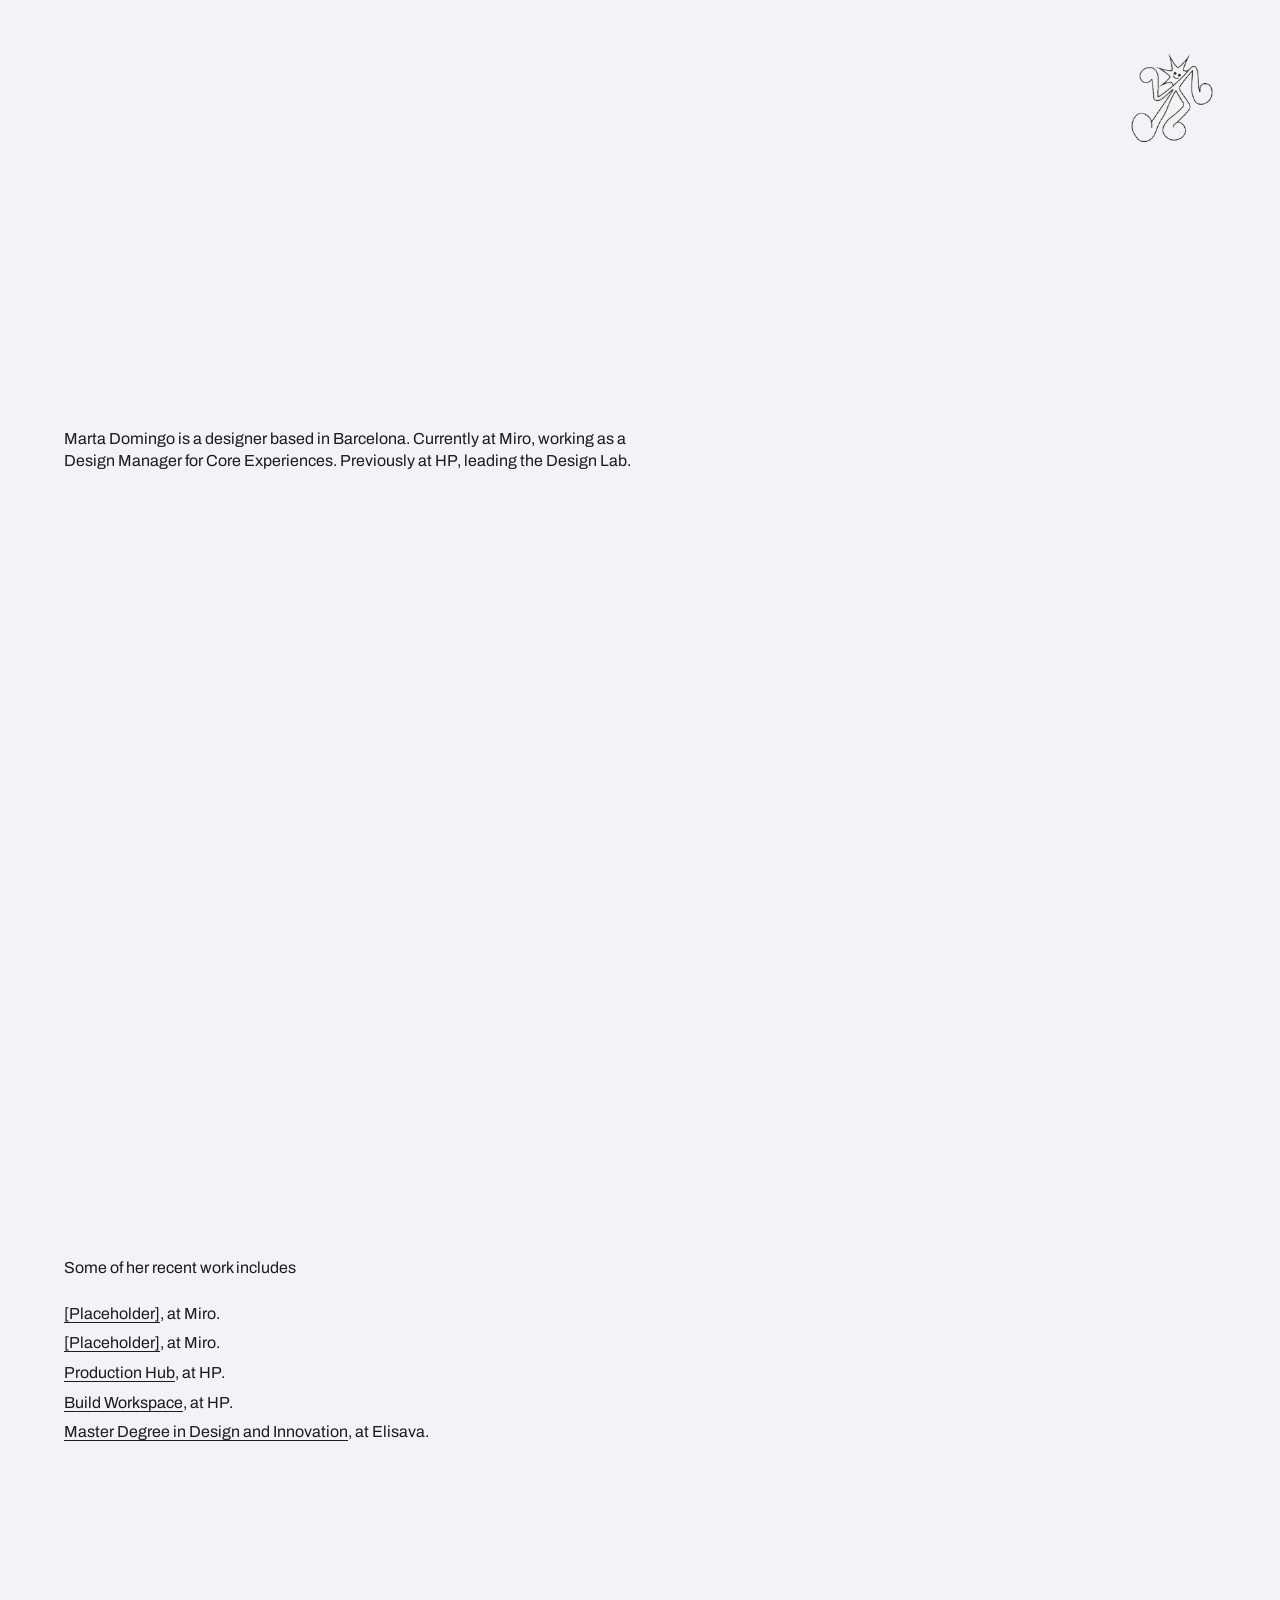
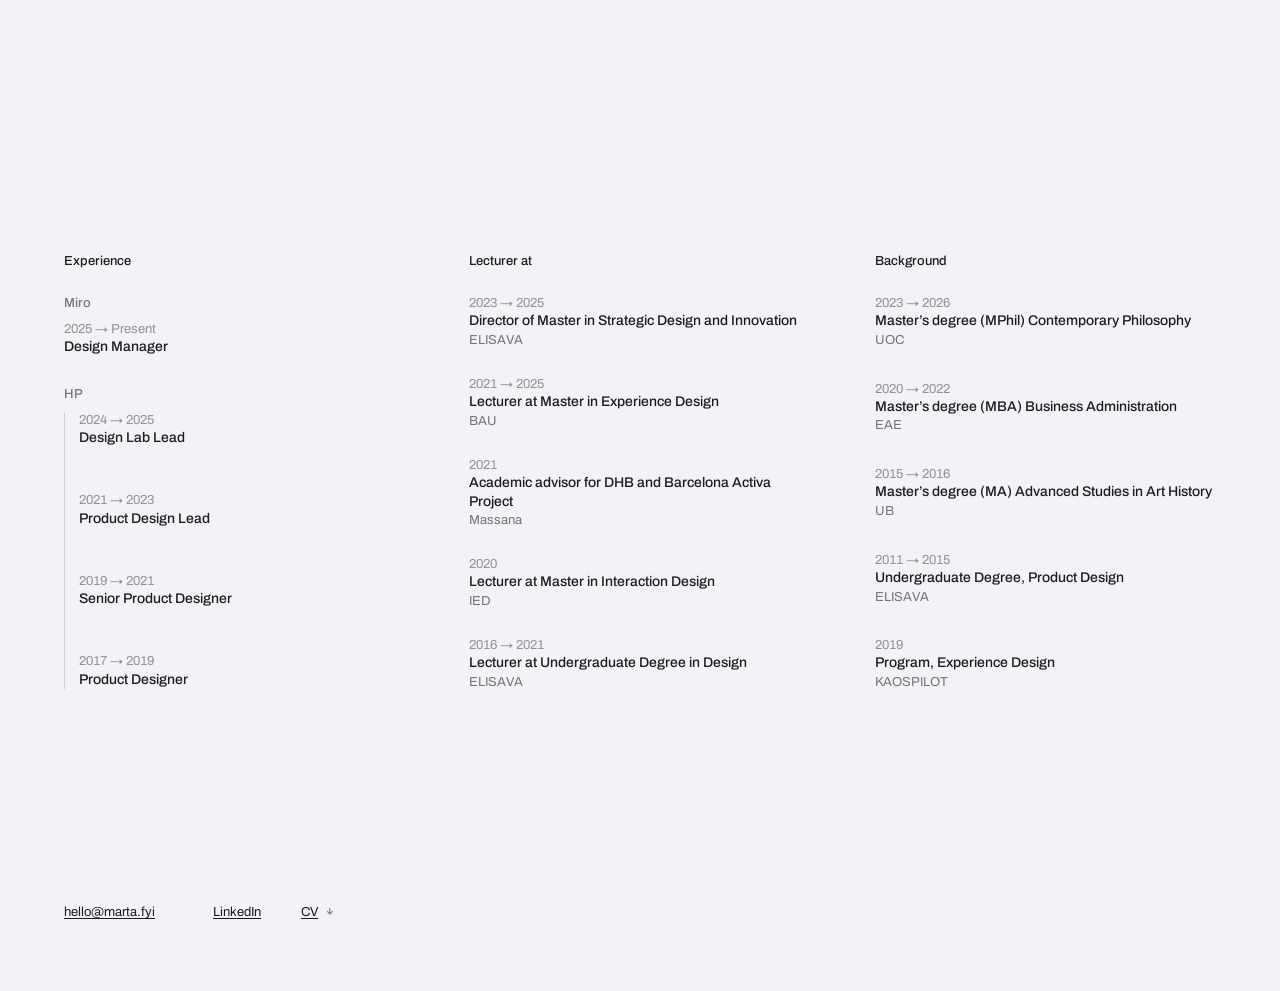
==== index.html @ a0b66eea "Add case study pages The five work items now point at pages on the site instead of external sites. E" ====
<!DOCTYPE html>
<html lang="en">
<head>
<meta charset="utf-8">
<meta name="viewport" content="width=device-width, initial-scale=1">
<title>what time is it</title>
<meta name="description" content="Marta Domingo is a designer based in Barcelona. Design Manager for Core Experiences at Miro.">
<link rel="canonical" href="https://marta.fyi/">
<meta name="theme-color" content="#F2F2F7">
<meta property="og:type" content="website">
<meta property="og:url" content="https://marta.fyi/">
<meta property="og:title" content="Marta Domingo">
<meta property="og:description" content="Marta Domingo is a designer based in Barcelona. Design Manager for Core Experiences at Miro.">
<meta property="og:image" content="https://marta.fyi/assets/og-card.png">
<meta property="og:image:width" content="1200">
<meta property="og:image:height" content="630">
<meta name="twitter:card" content="summary_large_image">
<link rel="icon" href="/favicon.ico" sizes="32x32">
<link rel="icon" type="image/svg+xml" href="/assets/favicon.svg">
<link rel="apple-touch-icon" sizes="180x180" href="/assets/apple-touch-icon.png">
<link rel="preconnect" href="https://fonts.googleapis.com">
<link rel="preconnect" href="https://fonts.gstatic.com" crossorigin>
<link href="https://fonts.googleapis.com/css2?family=Archivo:wght@400;500&display=swap" rel="stylesheet">
<link rel="stylesheet" href="/style.css">
</head>
<body>
  <h1 class="sr-only">Marta Domingo</h1>
  <a class="home" href="#top" aria-label="Back to top">
    <img class="spinner" src="/assets/spinner.png" alt="">
  </a>

  <section>
    <div class="col">
      <p class="lede">Marta Domingo is a designer based in Barcelona. Currently at Miro, working as a Design Manager for Core Experiences. Previously at HP, leading the Design Lab.</p>
    </div>
  </section>

  <section>
    <div class="col">
      <p class="lede">Some of her recent work includes</p>
      <ul class="works">
        <!-- work:start -->
        <li><a href="/work/miro-1/">[Placeholder]</a>, at Miro.</li>
        <li><a href="/work/miro-2/">[Placeholder]</a>, at Miro.</li>
        <li><a href="/work/production-hub/">Production Hub</a>, at HP.</li>
        <li><a href="/work/build-workspace/">Build Workspace</a>, at HP.</li>
        <li><a href="/work/elisava-master/">Master Degree in Design and Innovation</a>, at Elisava.</li>
        <!-- work:end -->
      </ul>
    </div>
  </section>

  <section class="vita">
    <div class="col">
      <div class="groups">

        <div class="group">
          <h2>Experience</h2>
          <ul class="entries">
            <li class="run">
              <p class="org">Miro</p>
              <ul class="roles">
                <li>
                  <p class="dates">2025 &rarr; Present</p>
                  <h3>Design Manager</h3>
                </li>
              </ul>
            </li>
            <li class="run">
              <p class="org">HP</p>
              <ul class="roles">
                <li>
                  <p class="dates">2024 &rarr; 2025</p>
                  <h3>Design Lab Lead</h3>
                </li>
                <li>
                  <p class="dates">2021 &rarr; 2023</p>
                  <h3>Product Design Lead</h3>
                </li>
                <li>
                  <p class="dates">2019 &rarr; 2021</p>
                  <h3>Senior Product Designer</h3>
                </li>
                <li>
                  <p class="dates">2017 &rarr; 2019</p>
                  <h3>Product Designer</h3>
                </li>
              </ul>
            </li>
          </ul>
        </div>

        <div class="group">
          <h2>Lecturer at</h2>
          <ul class="entries">
            <li>
              <p class="dates">2023 &rarr; 2025</p>
              <h3>Director of Master in Strategic Design and Innovation</h3>
              <p class="sub">ELISAVA</p>
            </li>
            <li>
              <p class="dates">2021 &rarr; 2025</p>
              <h3>Lecturer at Master in Experience Design</h3>
              <p class="sub">BAU</p>
            </li>
            <li>
              <p class="dates">2021</p>
              <h3>Academic advisor for DHB and Barcelona Activa Project</h3>
              <p class="sub">Massana</p>
            </li>
            <li>
              <p class="dates">2020</p>
              <h3>Lecturer at Master in Interaction Design</h3>
              <p class="sub">IED</p>
            </li>
            <li>
              <p class="dates">2016 &rarr; 2021</p>
              <h3>Lecturer at Undergraduate Degree in Design</h3>
              <p class="sub">ELISAVA</p>
            </li>
          </ul>
        </div>

        <div class="group">
          <h2>Background</h2>
          <ul class="entries">
            <li>
              <p class="dates">2023 &rarr; 2026</p>
              <h3>Master&rsquo;s degree (MPhil) Contemporary Philosophy</h3>
              <p class="sub">UOC</p>
            </li>
            <li>
              <p class="dates">2020 &rarr; 2022</p>
              <h3>Master&rsquo;s degree (MBA) Business Administration</h3>
              <p class="sub">EAE</p>
            </li>
            <li>
              <p class="dates">2015 &rarr; 2016</p>
              <h3>Master&rsquo;s degree (MA) Advanced Studies in Art History</h3>
              <p class="sub">UB</p>
            </li>
            <li>
              <p class="dates">2011 &rarr; 2015</p>
              <h3>Undergraduate Degree, Product Design</h3>
              <p class="sub">ELISAVA</p>
            </li>
            <li>
              <p class="dates">2019</p>
              <h3>Program, Experience Design</h3>
              <p class="sub">KAOSPILOT</p>
            </li>
          </ul>
        </div>

      </div>
    </div>
  </section>

  <footer>
    <button type="button" class="copy" data-clip="hello@marta.fyi">
      hello@marta.fyi
      <svg class="glyph copy-glyph" viewBox="0 0 16 16" aria-hidden="true">
        <rect x="5.5" y="5.5" width="8" height="8" rx="1.5"/>
        <path d="M10.5 3.5A1.5 1.5 0 0 0 9 2H4a1.5 1.5 0 0 0-1.5 1.5v5A1.5 1.5 0 0 0 4 10"/>
      </svg>
      <svg class="glyph done-glyph" viewBox="0 0 16 16" aria-hidden="true">
        <path d="M3 8.5 6 11.5 13 4.5"/>
      </svg>
    </button>
    <a href="https://www.linkedin.com/in/marta-domingo/" target="_blank" rel="noopener noreferrer">LinkedIn</a>
    <a class="cv" href="/assets/marta-domingo-cv.pdf" type="application/pdf" download>
      CV
      <svg class="glyph arrow-glyph" viewBox="0 0 16 16" aria-hidden="true">
        <path d="M8 3v8M4.5 7.5 8 11l3.5-3.5"/>
      </svg>
    </a>
    <span class="sr-only" role="status" aria-live="polite"></span>
  </footer>

  <script src="/script.js" defer></script>
</body>
</html>
---- style.css ----
:root {
  --bg: #F2F2F7;
  --ink: #1C1C1E;
  --ink-60: rgba(28, 28, 30, 0.58);
  --ink-45: rgba(28, 28, 30, 0.45);
  --gutter: 5vw;
}

* { box-sizing: border-box; }

html, body {
  margin: 0;
  padding: 0;
  background: var(--bg);
}

body {
  font-family: 'Archivo', system-ui, -apple-system, sans-serif;
  font-weight: 400;
  color: var(--ink);
  -webkit-font-smoothing: antialiased;
}

section {
  min-height: 100vh;
  min-height: 100svh;
  display: flex;
  align-items: center;
  padding: 6vh var(--gutter);
}

.col {
  width: 50%;
}

.lede {
  margin: 0;
  font-size: 1rem;
  line-height: 1.35;
  text-wrap: pretty;
}

.works {
  margin: 1.5rem 0 0;
  padding: 0;
  list-style: none;
  font-size: 1rem;
  line-height: 1.35;
}

.works li { margin-bottom: 0.5rem; }
.works li:last-child { margin-bottom: 0; }

a {
  color: inherit;
  text-decoration: underline;
  text-decoration-thickness: 1px;
  text-underline-offset: 0.18em;
  transition: text-decoration-color 0.3s ease;
}

a:hover {
  text-decoration-color: rgba(28, 28, 30, 0.35);
}

/* Mark floating in the corner, its rotation driven by scroll position. */
/* The mascot is always a link: back to top on the homepage, home elsewhere.
   The 88px box is the hit area, so the transparent parts of the drawing are
   clickable too. */
.home {
  position: fixed;
  /* The drawing is inscribed in its canvas so rotating it cannot push the ink
     outside this box -- that overflow was what made the mascot look like it
     drifted. The canvas is 1.23x the drawing, so the box is 10px larger a side
     than the 88px drawing; top/right pull back by the same 10px to leave the
     drawing itself sitting on the 6vh / gutter line. */
  top: calc(6vh - 10px);
  right: calc(var(--gutter) - 10px);
  width: 108px;
  height: 108px;
  z-index: 10;
  cursor: pointer;
}

.spinner {
  display: block;
  width: 100%;
  height: 100%;
}

@keyframes spin {
  to { transform: rotate(720deg); }
}

@media (prefers-reduced-motion: no-preference) {
  @supports (animation-timeline: scroll()) {
    .spinner {
      animation: spin linear both;
      animation-timeline: scroll(root block);
    }
  }
}

.sr-only {
  position: absolute;
  width: 1px;
  height: 1px;
  margin: -1px;
  padding: 0;
  overflow: hidden;
  clip: rect(0, 0, 0, 0);
  white-space: nowrap;
  border: 0;
}

/* Vita ------------------------------------------------------------------ */

.vita {
  /* Size to content: the space above the footer stops being leftover slack. */
  min-height: 0;
  align-items: flex-start;
}

.vita .col {
  width: 100%;
}

/* Columns stretch to the tallest, then each list spreads its rows so all
   three bottom out at the same line. */
.groups {
  display: grid;
  grid-template-columns: repeat(3, 1fr);
  align-items: stretch;
  gap: 4rem;
}

.group {
  display: flex;
  flex-direction: column;
}

.group h2 {
  margin: 0 0 1.75rem;
  font-size: 0.8125rem;
  font-weight: 500;
}

.entries {
  flex: 1;
  display: flex;
  flex-direction: column;
  justify-content: space-between;
  gap: 1.875rem;
  margin: 0;
  padding: 0;
  list-style: none;
}

.dates {
  margin: 0;
  font-size: 0.8125rem;
  color: var(--ink-45);
  font-variant-numeric: tabular-nums;
}

.group h3 {
  margin: 0.15rem 0 0;
  font-size: 0.875rem;
  font-weight: 500;
  line-height: 1.3;
}

.sub {
  margin: 0.15rem 0 0;
  font-size: 0.8125rem;
  color: var(--ink-60);
}

/* A company is named once, with its roles on a line of continuity below. */
.run {
  display: flex;
  flex-direction: column;
}

.run:has(.roles li + li) {
  flex: 1;
}

.org {
  margin: 0 0 0.75rem;
  font-size: 0.8125rem;
  font-weight: 500;
  color: var(--ink-60);
}

.roles {
  flex: 1;
  display: flex;
  flex-direction: column;
  justify-content: space-between;
  gap: 1.25rem;
  margin: 0;
  padding: 0;
  list-style: none;
}

/* Only a run of two or more roles needs the line. */
.roles:has(li + li) {
  padding-left: 0.875rem;
  border-left: 1px solid rgba(28, 28, 30, 0.16);
}

/* Footer --------------------------------------------------------------- */

footer {
  margin-top: clamp(6rem, 18vh, 12rem);
  display: flex;
  align-items: center;
  gap: 2.5rem;
  padding: 0 var(--gutter) 8vh;
  font-size: 0.8125rem;
}

/* Reset the button back to text so it reads like the site's links. */
.copy {
  display: inline-flex;
  align-items: center;
  gap: 0.4rem;
  margin: 0;
  padding: 0;
  border: 0;
  background: none;
  font: inherit;
  color: inherit;
  cursor: pointer;
  text-decoration: underline;
  text-decoration-thickness: 1px;
  text-underline-offset: 0.18em;
}

.cv {
  display: inline-flex;
  align-items: center;
  gap: 0.4rem;
}

.glyph {
  width: 0.9em;
  height: 0.9em;
  fill: none;
  stroke: currentColor;
  stroke-width: 1.5;
  stroke-linecap: round;
  stroke-linejoin: round;
  opacity: 0;
  transition: opacity 0.2s ease;
}

.done-glyph { display: none; }

.copy:hover .copy-glyph,
.copy:focus-visible .copy-glyph { opacity: 0.55; }

/* Persistent, unlike the copy glyph: worth knowing a link hands you a file. */
.arrow-glyph { opacity: 0.55; }

.copy[data-copied] .copy-glyph { display: none; }
.copy[data-copied] .done-glyph { display: block; opacity: 0.55; }

/* Case study ------------------------------------------------------------ */

/* Prose needs a measure: 50% of a wide viewport runs ~95 characters. */
.study {
  max-width: 62ch;
  padding: 18vh var(--gutter) 0;
}

.study h1 {
  margin: 0;
  font-size: 1.5rem;
  font-weight: 500;
  letter-spacing: -0.015em;
}

.study .meta {
  margin: 0.5rem 0 0;
  font-size: 0.8125rem;
  color: var(--ink-60);
}

.study .live {
  margin: 1.5rem 0 0;
  font-size: 0.8125rem;
}

.study .body {
  margin-top: 3.5rem;
  font-size: 1rem;
  line-height: 1.5;
}

.study .body h2 {
  margin: 2.5rem 0 0.75rem;
  font-size: 0.8125rem;
  font-weight: 500;
}

.study .body h2:first-child { margin-top: 0; }

.study .body p {
  margin: 0 0 1rem;
  text-wrap: pretty;
}

.study .body p:last-child { margin-bottom: 0; }

/* Pager ----------------------------------------------------------------- */

.pager {
  display: flex;
  gap: 2.5rem;
  padding: 10vh var(--gutter) 0;
  font-size: 0.8125rem;
}

/* Keeps Next on the right even when there is no Previous. */
.pager .next {
  margin-left: auto;
  text-align: right;
}

.pager a { text-decoration: none; }
.pager a:hover .title { text-decoration: underline; }

.pager span {
  display: block;
  color: var(--ink-45);
  margin-bottom: 0.25rem;
}

/* The pager already separates content from the footer, so the footer's own
   large margin would double up here. */
.pager + footer {
  margin-top: clamp(3rem, 8vh, 5rem);
}

/* The copy glyph already keys off :focus-visible; the mascot is a link now. */
:focus-visible {
  outline: 2px solid var(--ink);
  outline-offset: 3px;
}

@media (max-width: 1000px) {
  .groups { grid-template-columns: repeat(2, 1fr); gap: 3.5rem; }
}

@media (max-width: 700px) {
  .col { width: 100%; }
  .groups { grid-template-columns: 1fr; gap: 3rem; align-items: start; }
  .study { padding-top: 22vh; }
  .home {
    top: calc(6vh - 8px);
    right: calc(var(--gutter) - 8px);
    width: 84px;
    height: 84px;
  }
  .run:has(.roles li + li) { flex: 0; }
}

@media print {
  .home { display: none; }
  body { background: #fff; color: #000; }
  section { min-height: 0; display: block; padding: 0 0 1.5rem; }
  .col, .vita .col { width: 100%; }
  .groups { grid-template-columns: repeat(3, 1fr); gap: 1.5rem; }
  .entries { justify-content: flex-start; }
  .run:has(.roles li + li) { flex: 0; }
  footer { margin-top: 2rem; padding: 0; }
  .pager { display: none; }
}
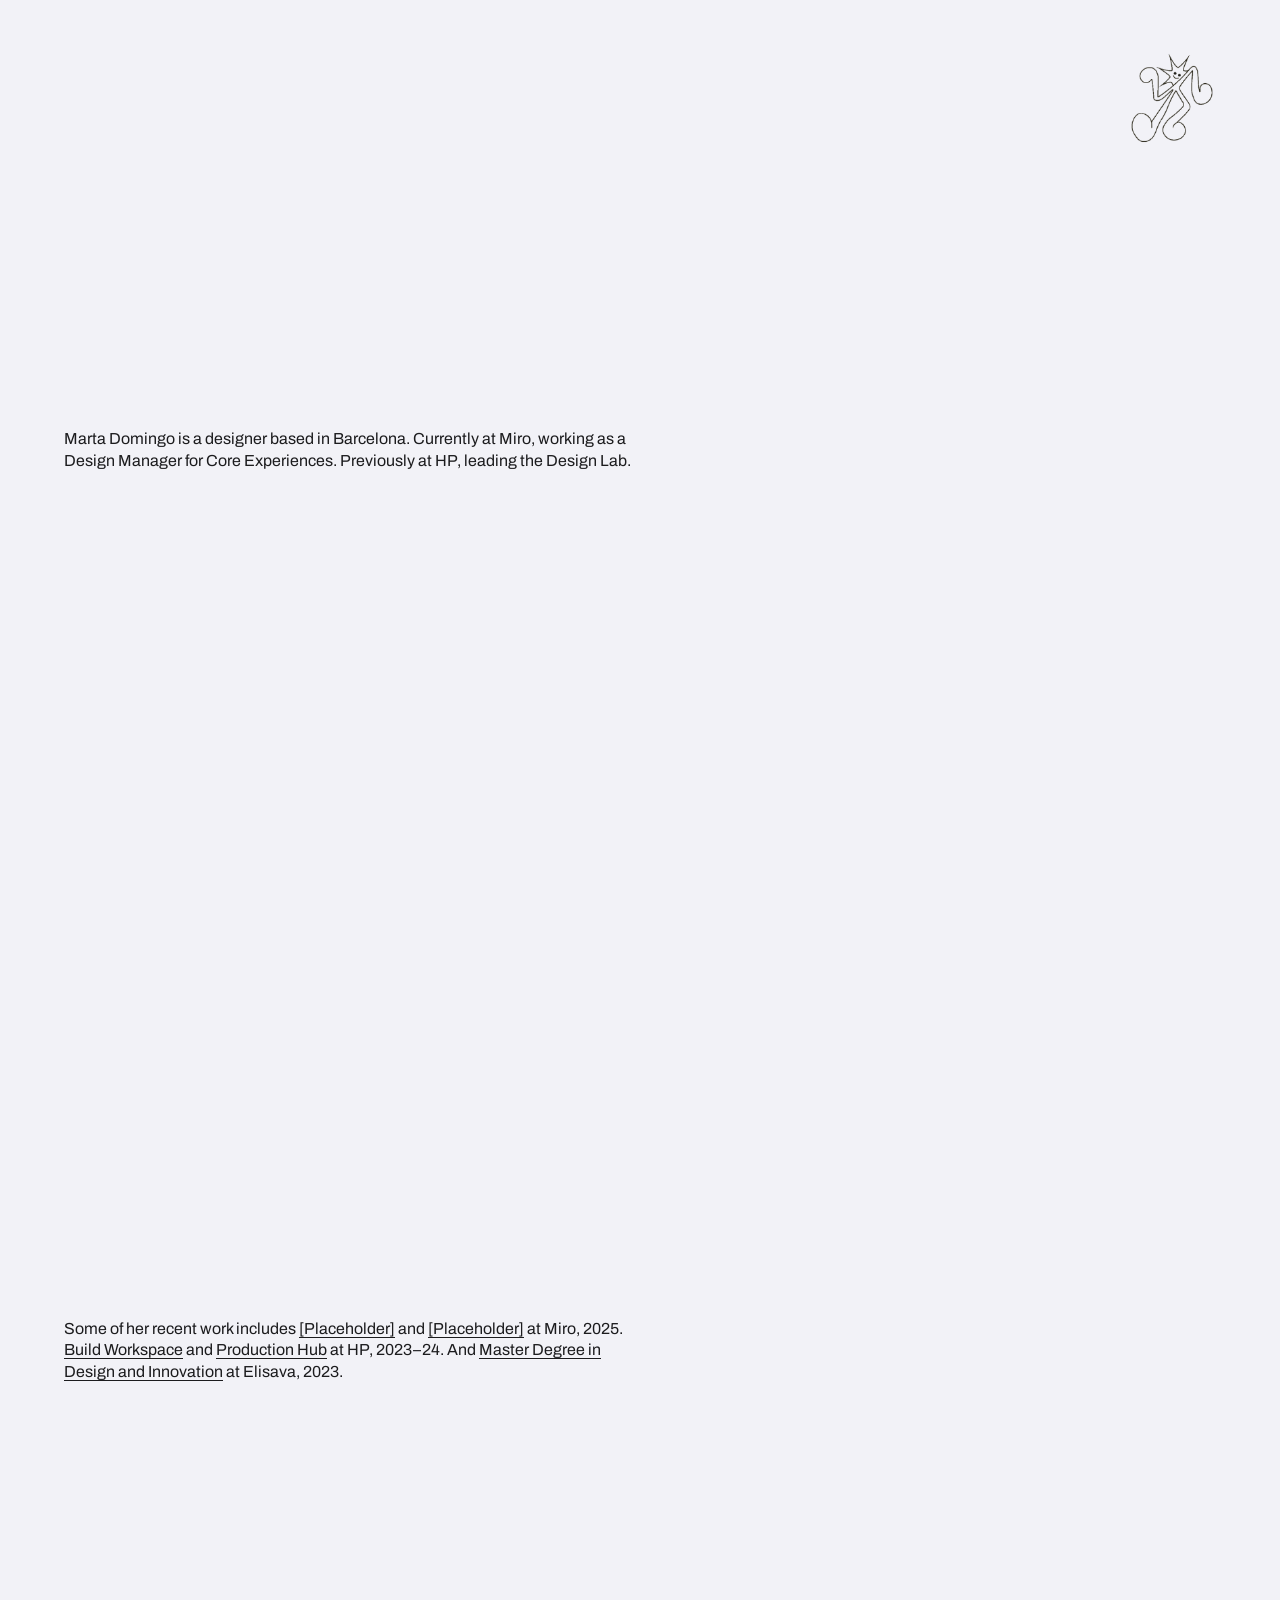
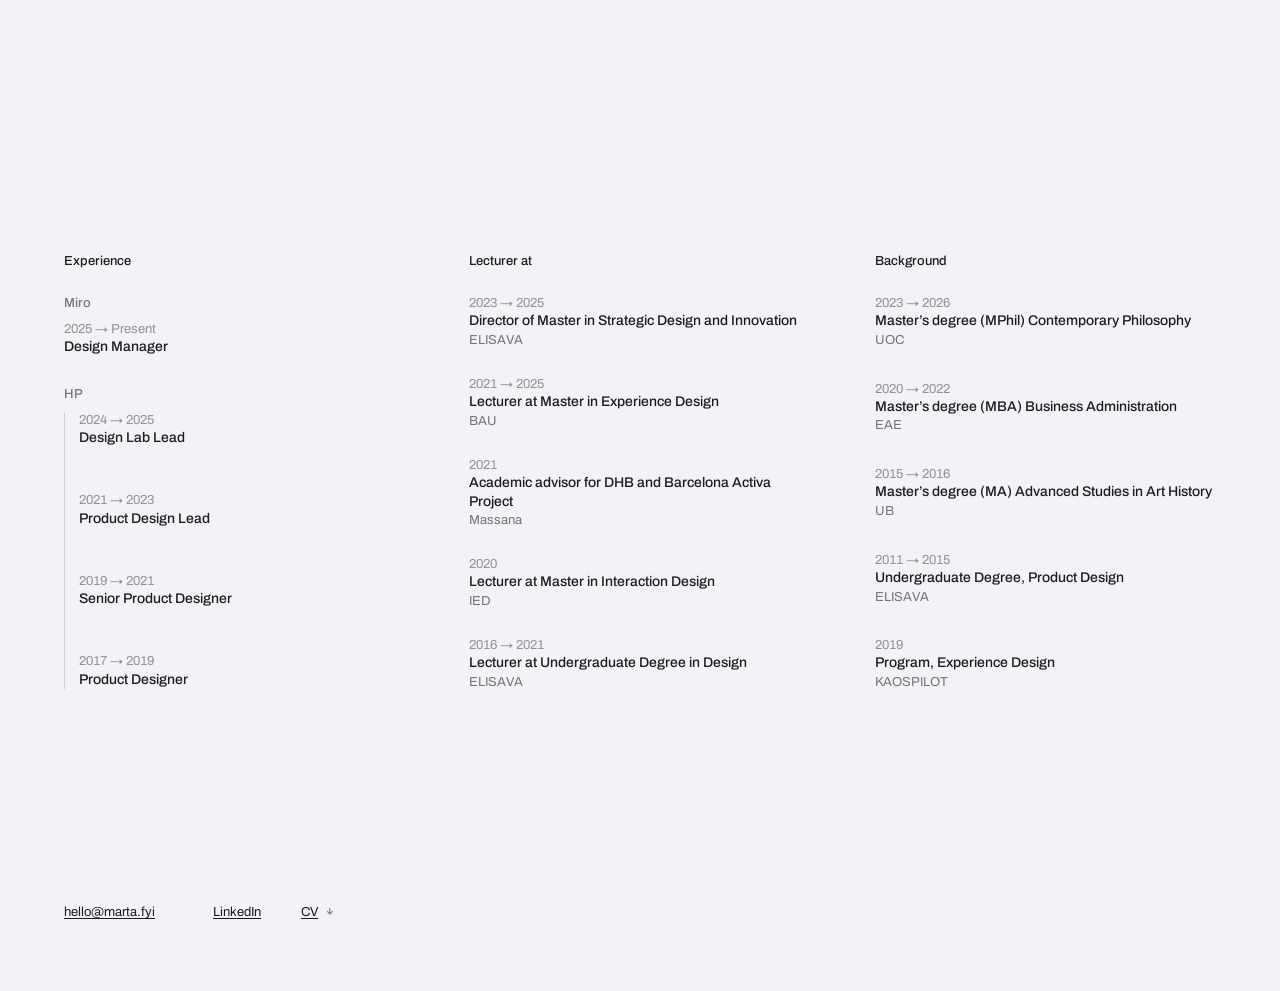
==== commit 6879b960: "Make the work list read as prose The homepage work list becomes one flowing sentence per company rat" ====
--- a/index.html
+++ b/index.html
@@ -37,16 +37,11 @@
 
   <section>
     <div class="col">
-      <p class="lede">Some of her recent work includes</p>
-      <ul class="works">
+      <p class="lede">Some of her recent work includes
         <!-- work:start -->
-        <li><a href="/work/miro-1/">[Placeholder]</a>, at Miro.</li>
-        <li><a href="/work/miro-2/">[Placeholder]</a>, at Miro.</li>
-        <li><a href="/work/production-hub/">Production Hub</a>, at HP.</li>
-        <li><a href="/work/build-workspace/">Build Workspace</a>, at HP.</li>
-        <li><a href="/work/elisava-master/">Master Degree in Design and Innovation</a>, at Elisava.</li>
+      <a href="/work/miro-1/">[Placeholder]</a> and <a href="/work/miro-2/">[Placeholder]</a> at Miro, 2025. <a href="/work/build-workspace/">Build Workspace</a> and <a href="/work/production-hub/">Production Hub</a> at HP, 2023–24. And <a href="/work/elisava-master/">Master Degree in Design and Innovation</a> at Elisava, 2023.
         <!-- work:end -->
-      </ul>
+      </p>
     </div>
   </section>
 
--- a/style.css
+++ b/style.css
@@ -40,16 +40,6 @@
   text-wrap: pretty;
 }
 
-.works {
-  margin: 1.5rem 0 0;
-  padding: 0;
-  list-style: none;
-  font-size: 1rem;
-  line-height: 1.35;
-}
-
-.works li { margin-bottom: 0.5rem; }
-.works li:last-child { margin-bottom: 0; }
 
 a {
   color: inherit;
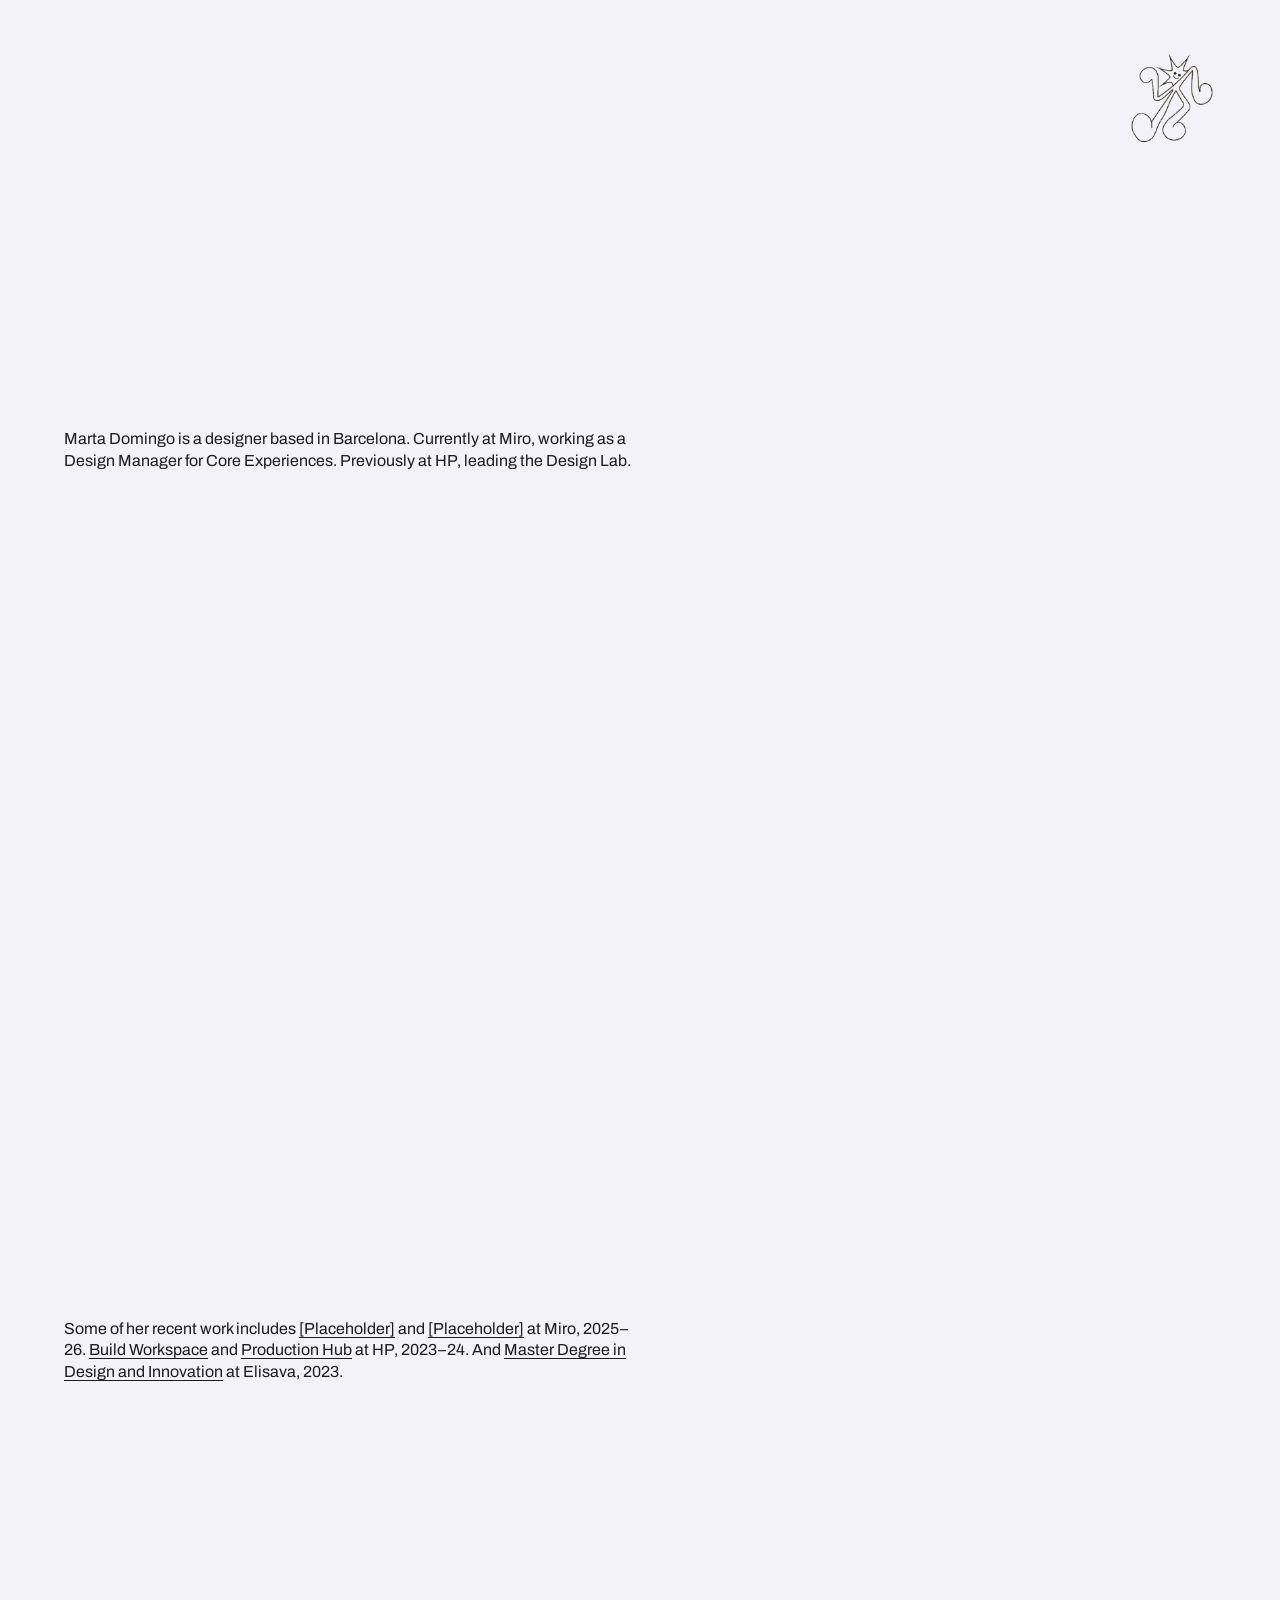
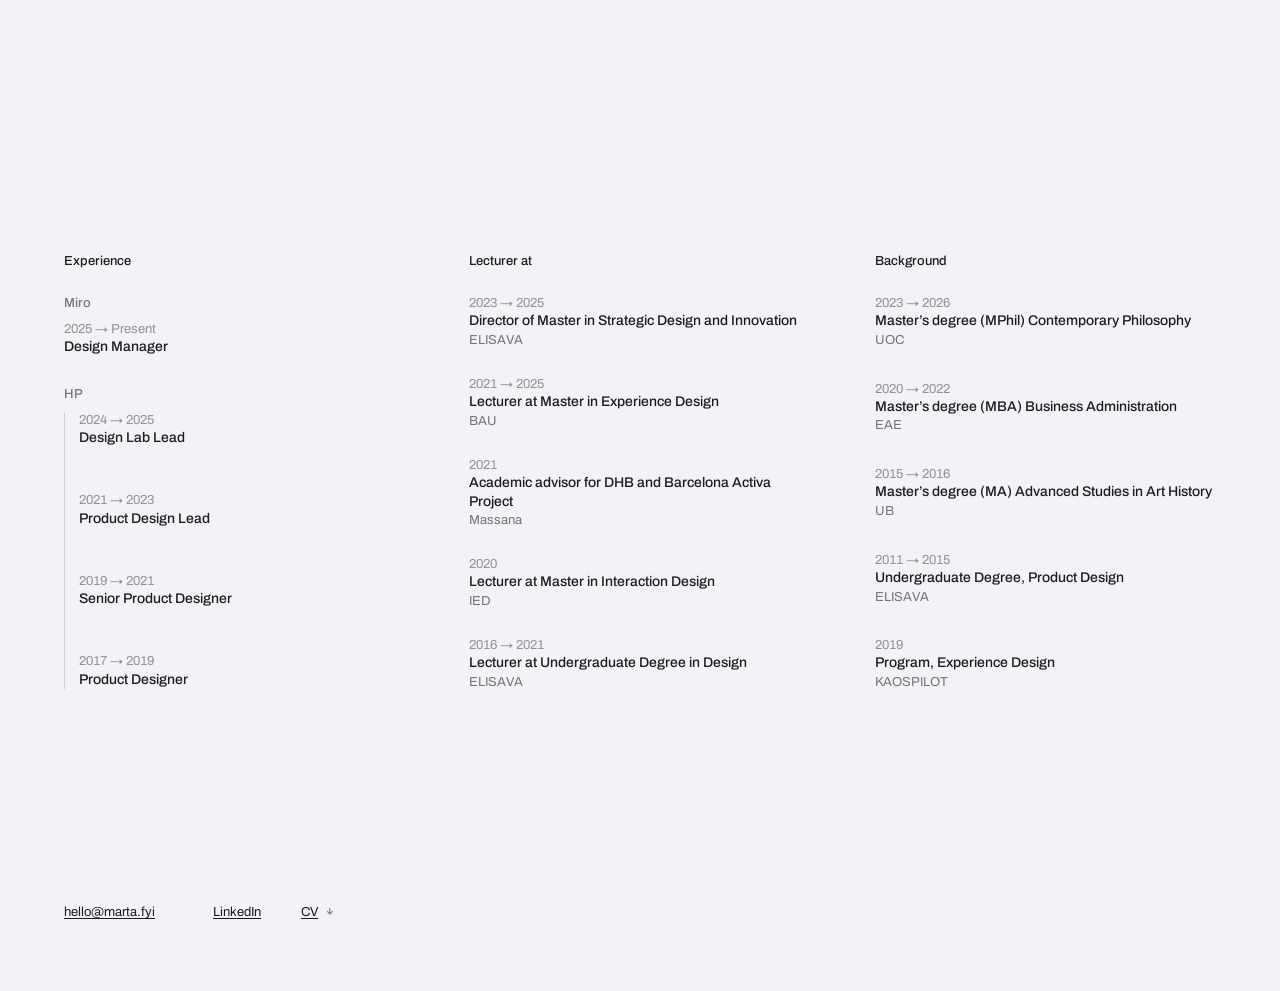
==== commit 7672faf5: "Correct the Miro dates to 2025-26 Changed in work.json, which feeds the homepage sentence and the Mi" ====
--- a/index.html
+++ b/index.html
@@ -39,7 +39,7 @@
     <div class="col">
       <p class="lede">Some of her recent work includes
         <!-- work:start -->
-      <a href="/work/miro-1/">[Placeholder]</a> and <a href="/work/miro-2/">[Placeholder]</a> at Miro, 2025. <a href="/work/build-workspace/">Build Workspace</a> and <a href="/work/production-hub/">Production Hub</a> at HP, 2023–24. And <a href="/work/elisava-master/">Master Degree in Design and Innovation</a> at Elisava, 2023.
+      <a href="/work/miro-1/">[Placeholder]</a> and <a href="/work/miro-2/">[Placeholder]</a> at Miro, 2025–26. <a href="/work/build-workspace/">Build Workspace</a> and <a href="/work/production-hub/">Production Hub</a> at HP, 2023–24. And <a href="/work/elisava-master/">Master Degree in Design and Innovation</a> at Elisava, 2023.
         <!-- work:end -->
       </p>
     </div>
--- a/style.css
+++ b/style.css
@@ -78,6 +78,9 @@
   height: 100%;
 }
 
+/* Hands the rotation over to the unwind animation on the way home. */
+.spinner.unwinding { animation: none; }
+
 @keyframes spin {
   to { transform: rotate(720deg); }
 }
@@ -261,8 +264,24 @@
 
 /* Prose needs a measure: 50% of a wide viewport runs ~95 characters. */
 .study {
-  max-width: 62ch;
+  --col-gap: 4rem;
+  /* Exactly one of the two equal columns, so prose and pair text share both
+     edges without repeating a number. */
+  --col: calc((100% - var(--col-gap)) / 2);
+
+  max-width: 1280px;
+  margin-inline: auto;
   padding: 18vh var(--gutter) 0;
+}
+
+/* Prose keeps to the left column; the right side stays open for visuals. */
+.study > h1,
+.study > .live,
+.study .body > h2,
+.study .body > p,
+.study .body > dl,
+.study .body > ol {
+  max-width: var(--col);
 }
 
 .study h1 {
@@ -304,6 +323,102 @@
 
 .study .body p:last-child { margin-bottom: 0; }
 
+/* Case study body elements ---------------------------------------------- */
+
+/* Role / Focus / Timeline / Team / Status. Label column echoes the vita. */
+.details {
+  display: grid;
+  grid-template-columns: 7rem 1fr;
+  gap: 0.5rem 1.5rem;
+  margin: 0 0 3rem;
+  font-size: 0.8125rem;
+}
+
+.details dt {
+  color: var(--ink-45);
+}
+
+.details dd {
+  margin: 0;
+}
+
+/* The lead sentence of a section, a step above body copy but not a heading. */
+.study .body .statement {
+  margin: 0 0 1rem;
+  font-size: 1rem;
+  font-weight: 500;
+  text-wrap: pretty;
+}
+
+/* A text block and the visual it points to, tops aligned. */
+.pair {
+  display: grid;
+  grid-template-columns: 1fr 1fr;
+  gap: 0 var(--col-gap);
+  align-items: start;
+  margin-top: 5rem;
+}
+
+/* Any number of figures stay right rather than wrapping into column one. */
+.pair > figure { grid-column: 2; }
+.pair > .shot { margin-top: 0; }
+
+/* A figure placed straight in the body spans both columns. */
+.study .body > figure.shot { max-width: none; }
+
+.step-no {
+  margin: 0 0 0.5rem;
+  font-size: 0.8125rem;
+  color: var(--ink-45);
+  font-variant-numeric: tabular-nums;
+}
+
+/* Image slot. Swap the div for an <img> when the real asset lands. */
+.shot {
+  margin: 1.5rem 0 0;
+}
+
+.shot .placeholder {
+  aspect-ratio: 16 / 10;
+  background: rgba(28, 28, 30, 0.04);
+  border: 1px solid rgba(28, 28, 30, 0.08);
+}
+
+.shot img {
+  display: block;
+  width: 100%;
+  height: auto;
+}
+
+.shot figcaption {
+  margin-top: 0.625rem;
+  font-size: 0.75rem;
+  line-height: 1.4;
+  color: var(--ink-45);
+  text-wrap: pretty;
+}
+
+.outcome {
+  margin: 0;
+  padding: 0;
+  list-style: none;
+  counter-reset: outcome;
+}
+
+.outcome li {
+  counter-increment: outcome;
+  display: grid;
+  grid-template-columns: 2.5rem 1fr;
+  gap: 1rem;
+  margin-bottom: 1rem;
+}
+
+.outcome li::before {
+  content: counter(outcome, decimal-leading-zero);
+  color: var(--ink-45);
+  font-variant-numeric: tabular-nums;
+}
+
 /* Pager ----------------------------------------------------------------- */
 
 .pager {
@@ -342,6 +457,19 @@
 
 @media (max-width: 1000px) {
   .groups { grid-template-columns: repeat(2, 1fr); gap: 3.5rem; }
+}
+
+@media (max-width: 900px) {
+  .pair { grid-template-columns: 1fr; gap: 1.5rem; }
+  /* Without this the explicit column 2 spawns an implicit track and the
+     single-column collapse never happens. */
+  .pair > figure { grid-column: auto; }
+  .study > h1,
+  .study > .live,
+  .study .body > h2,
+  .study .body > p,
+  .study .body > dl,
+  .study .body > ol { max-width: none; }
 }
 
 @media (max-width: 700px) {
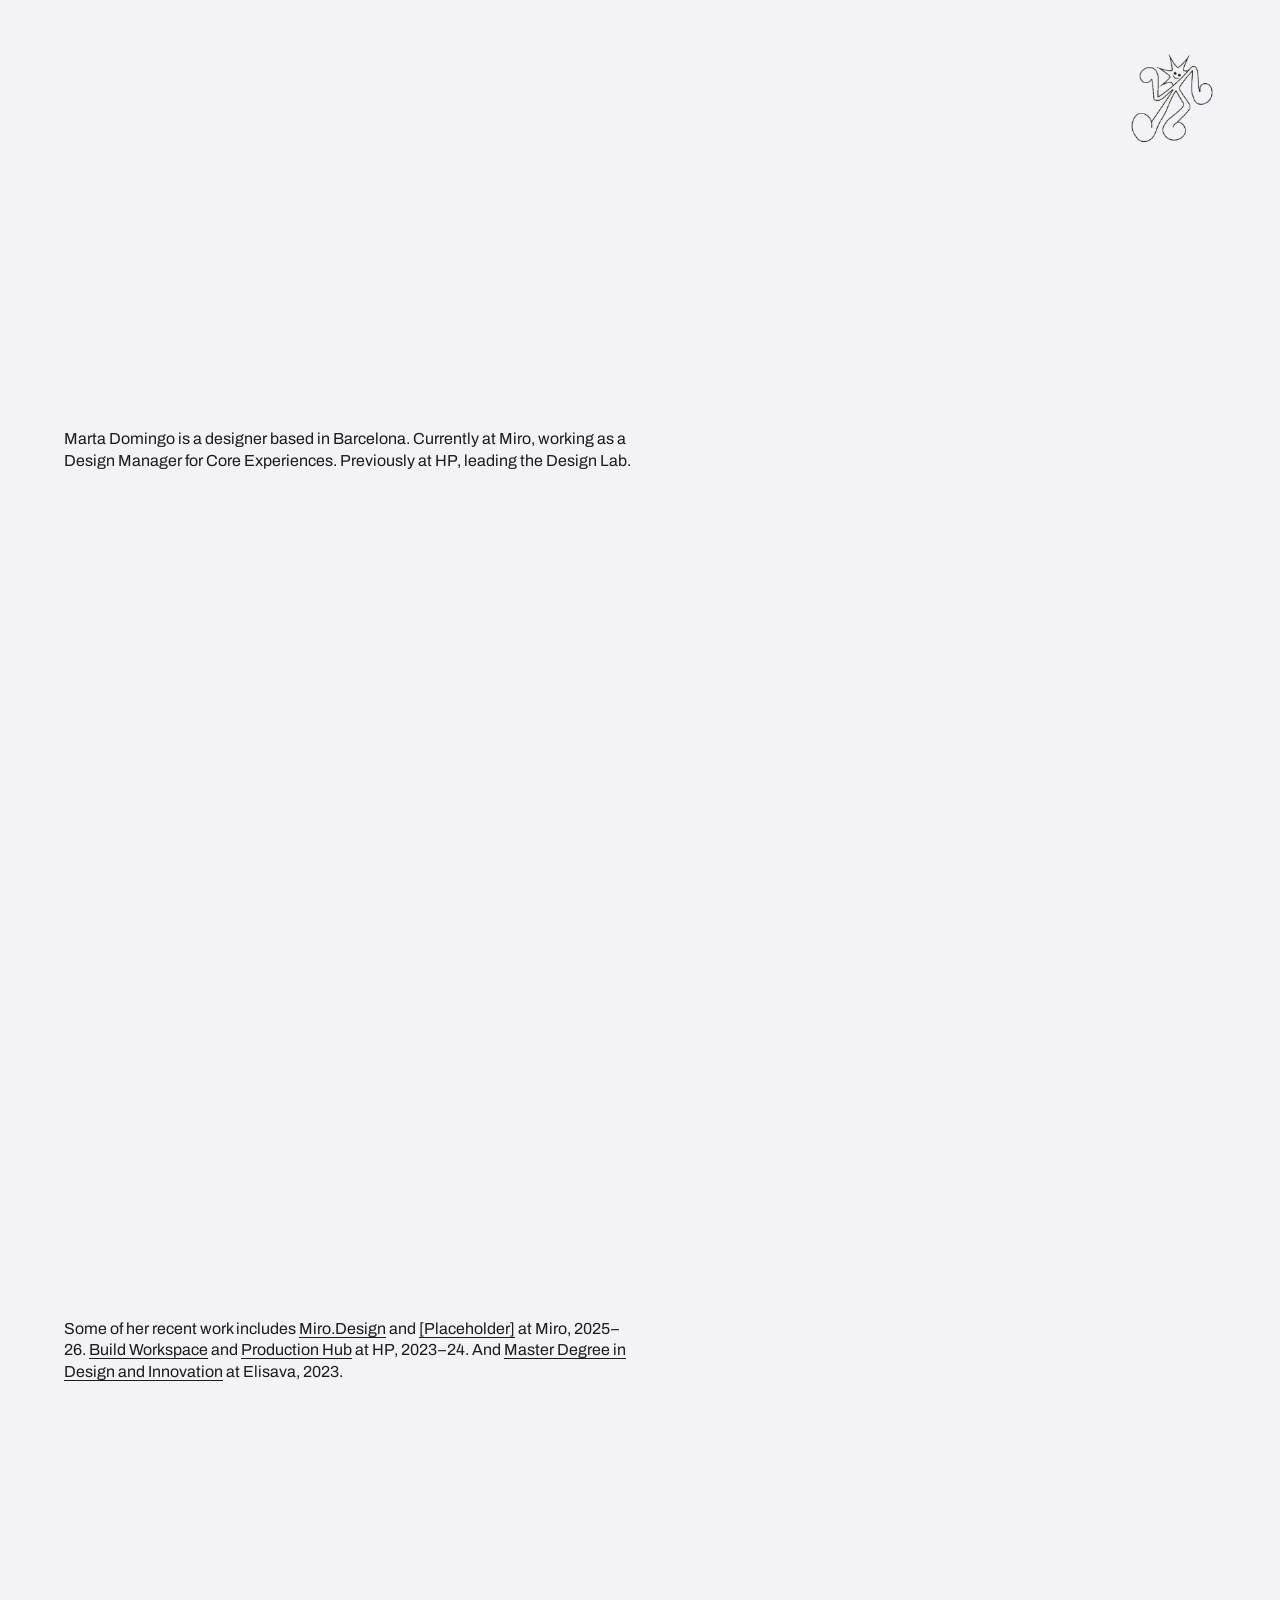
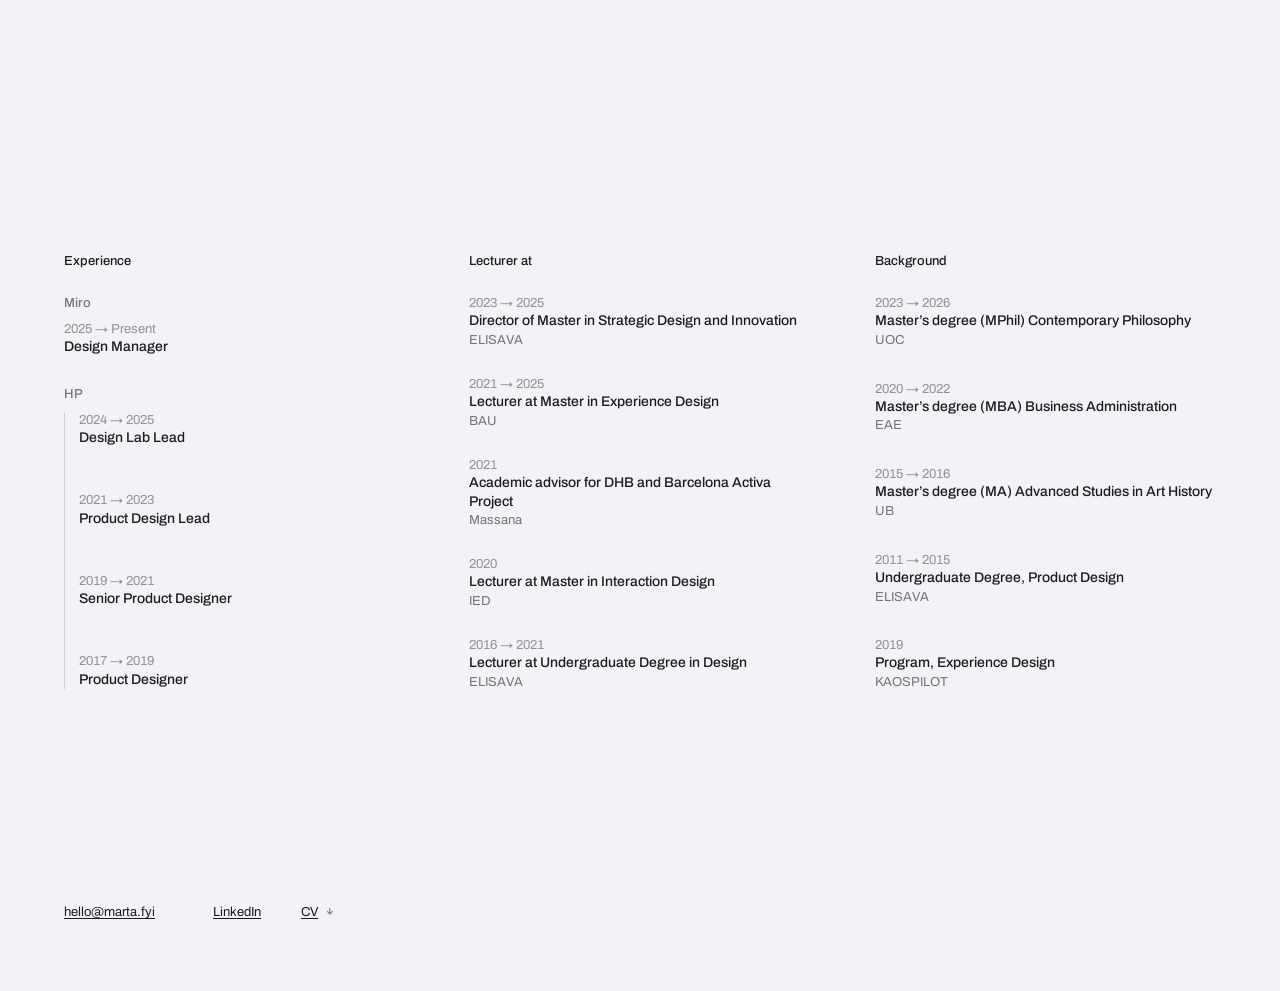
==== commit 457b9ee6: "Write the Miro.Design case study Renames the miro-1 placeholder to miro-design and fills it in. The " ====
--- a/index.html
+++ b/index.html
@@ -39,7 +39,7 @@
     <div class="col">
       <p class="lede">Some of her recent work includes
         <!-- work:start -->
-      <a href="/work/miro-1/">[Placeholder]</a> and <a href="/work/miro-2/">[Placeholder]</a> at Miro, 2025–26. <a href="/work/build-workspace/">Build Workspace</a> and <a href="/work/production-hub/">Production Hub</a> at HP, 2023–24. And <a href="/work/elisava-master/">Master Degree in Design and Innovation</a> at Elisava, 2023.
+      <a href="/work/miro-design/">Miro.Design</a> and <a href="/work/miro-2/">[Placeholder]</a> at Miro, 2025–26. <a href="/work/build-workspace/">Build Workspace</a> and <a href="/work/production-hub/">Production Hub</a> at HP, 2023–24. And <a href="/work/elisava-master/">Master Degree in Design and Innovation</a> at Elisava, 2023.
         <!-- work:end -->
       </p>
     </div>
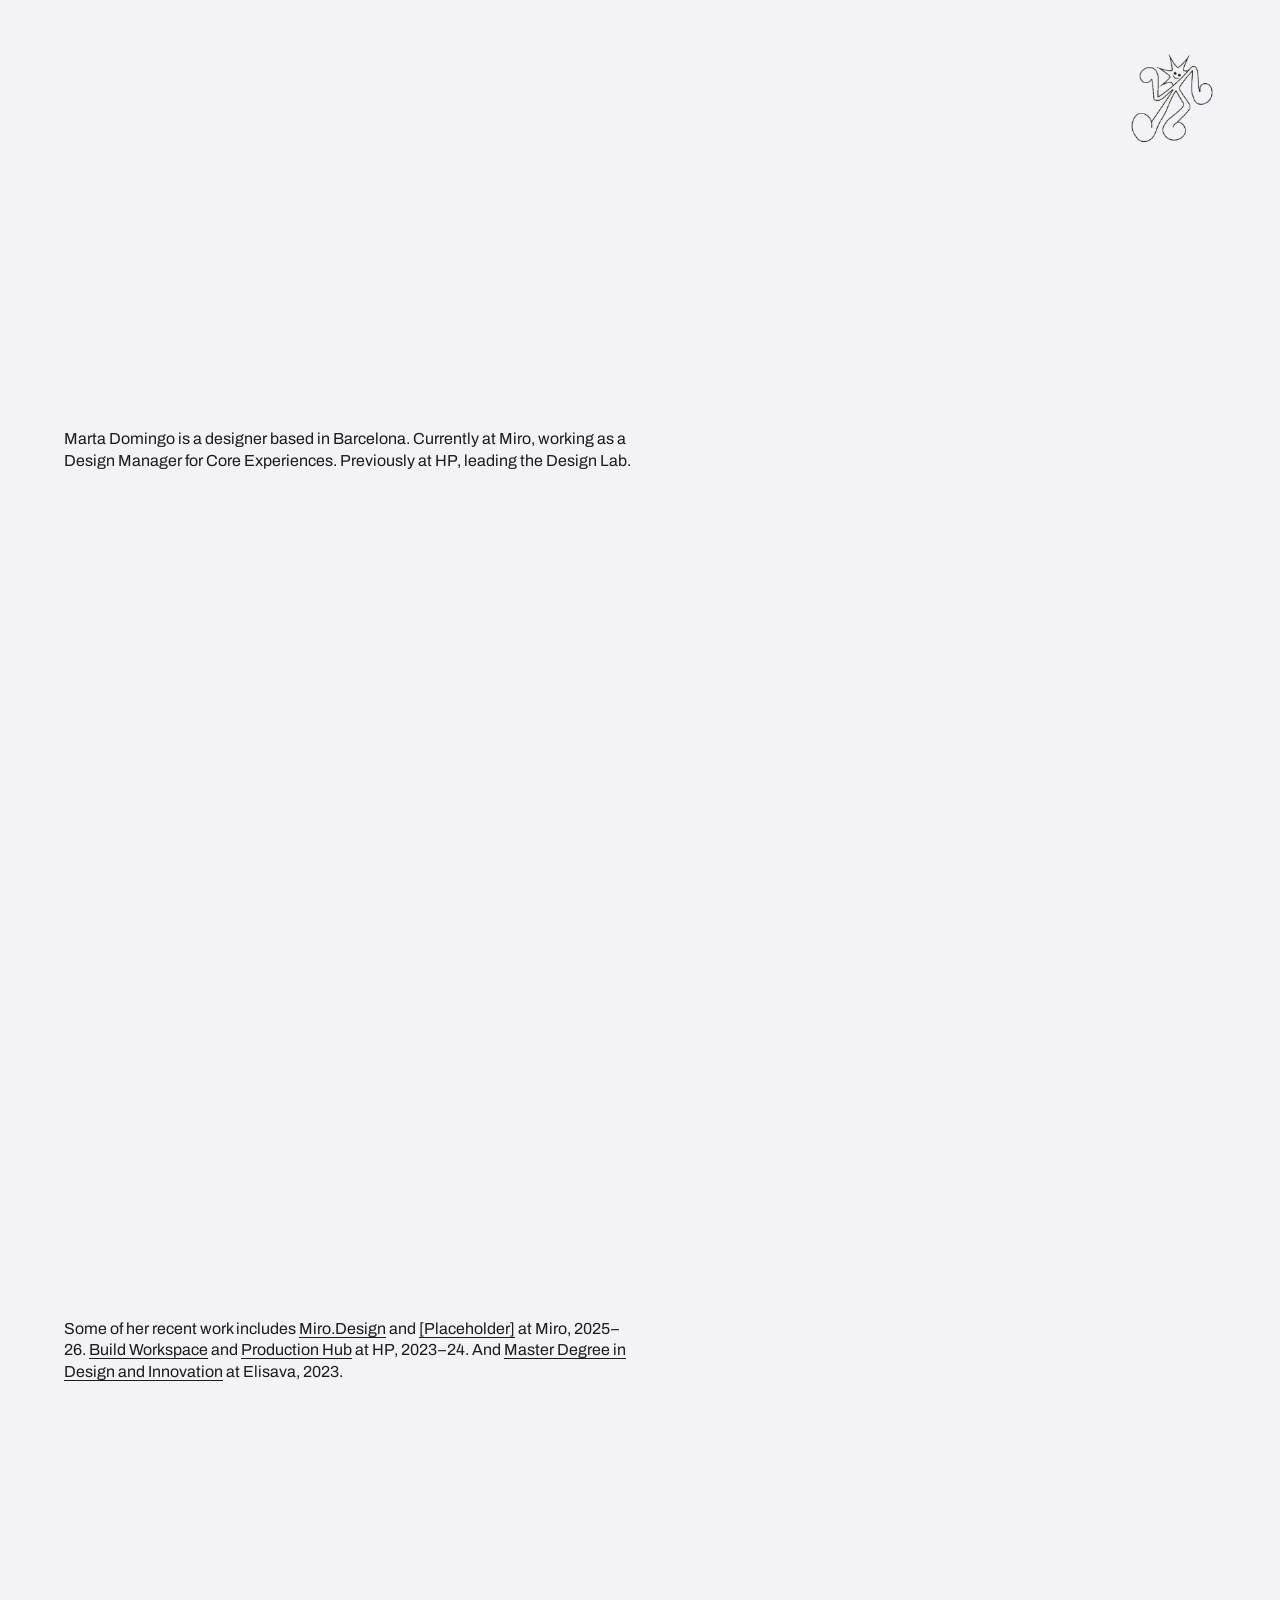
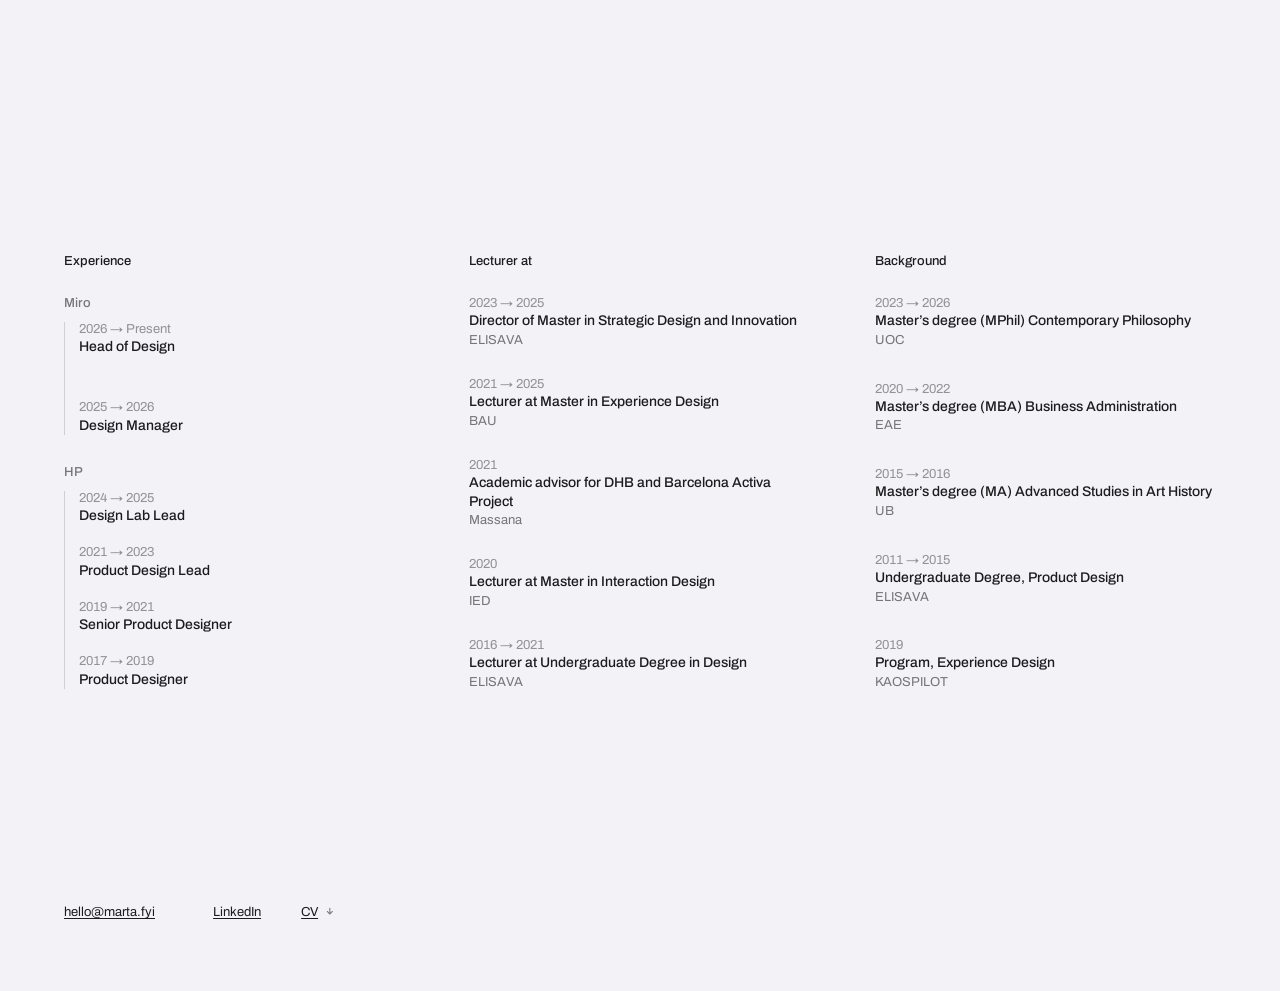
==== commit 769d4d01: "Add the Head of Design role to the vita Splits the Miro run into two roles: Head of Design from 2026" ====
--- a/index.html
+++ b/index.html
@@ -56,7 +56,11 @@
               <p class="org">Miro</p>
               <ul class="roles">
                 <li>
-                  <p class="dates">2025 &rarr; Present</p>
+                  <p class="dates">2026 &rarr; Present</p>
+                  <h3>Head of Design</h3>
+                </li>
+                <li>
+                  <p class="dates">2025 &rarr; 2026</p>
                   <h3>Design Manager</h3>
                 </li>
               </ul>
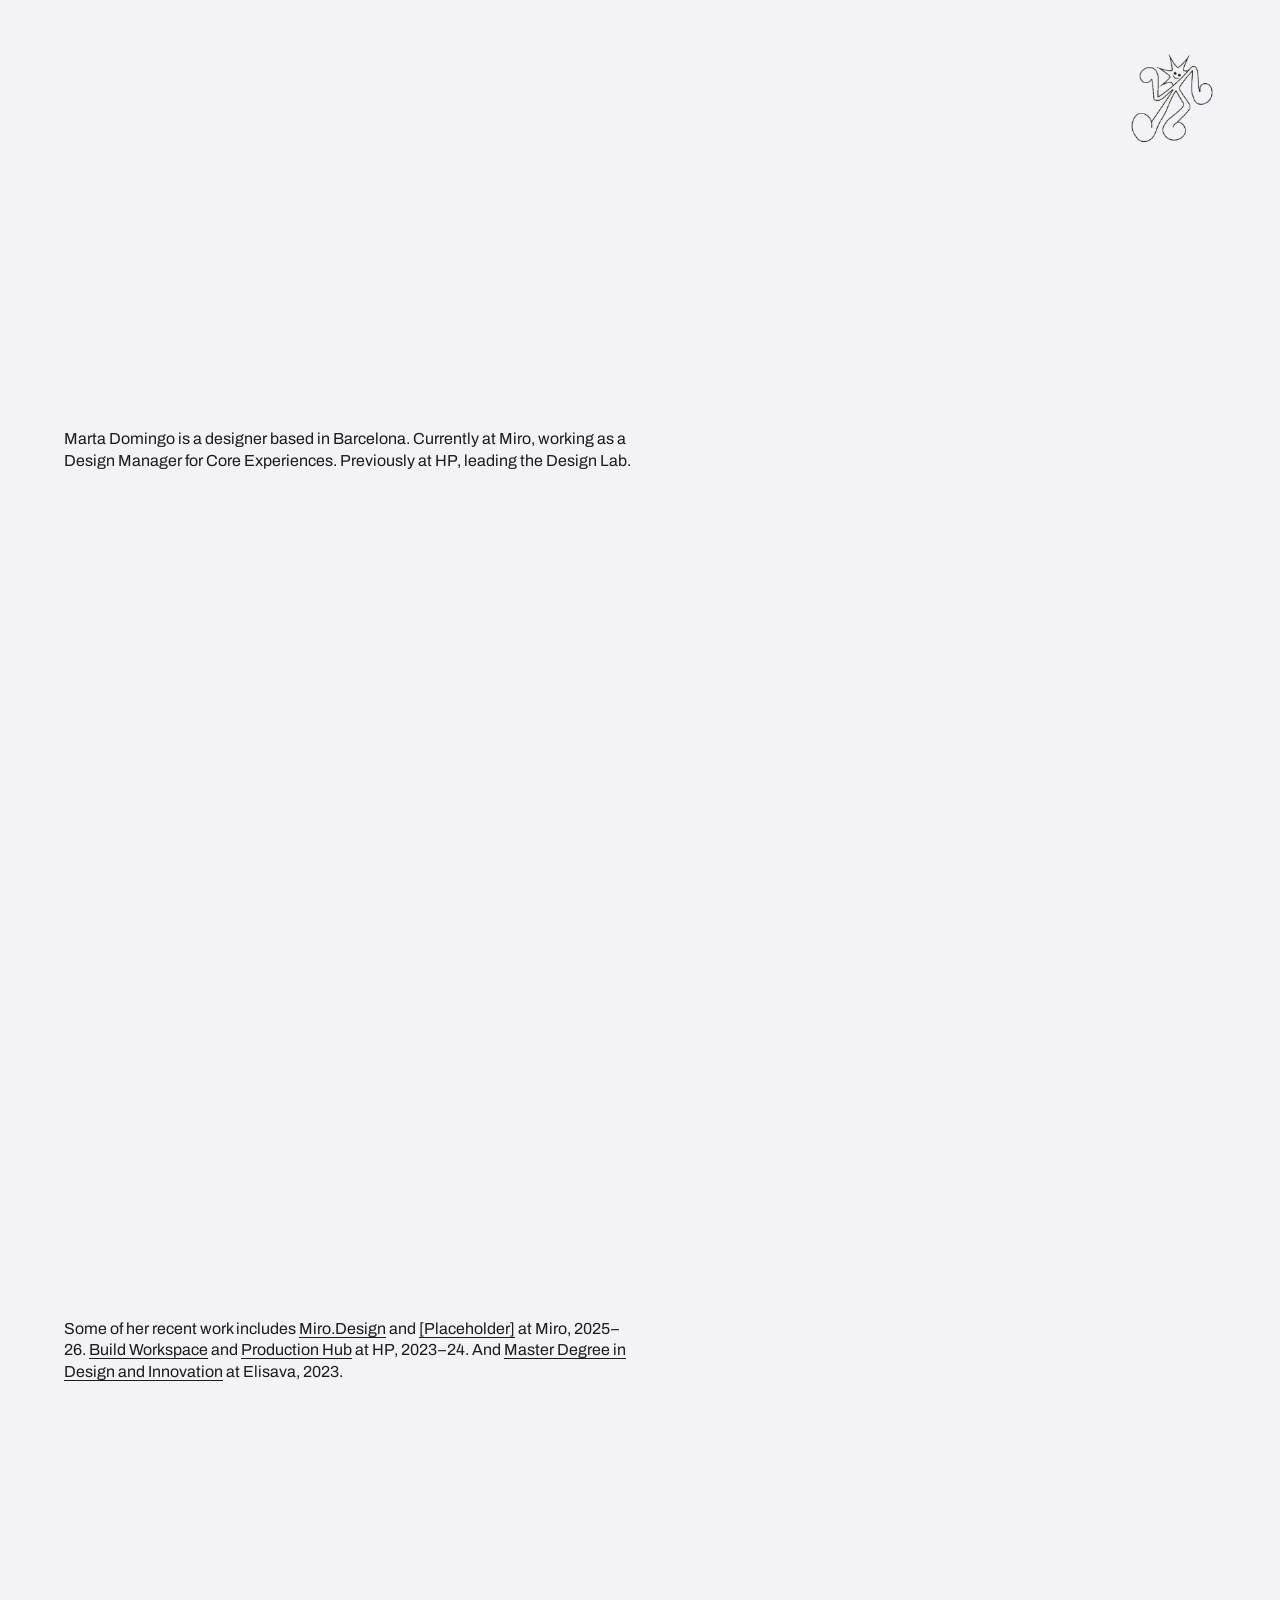
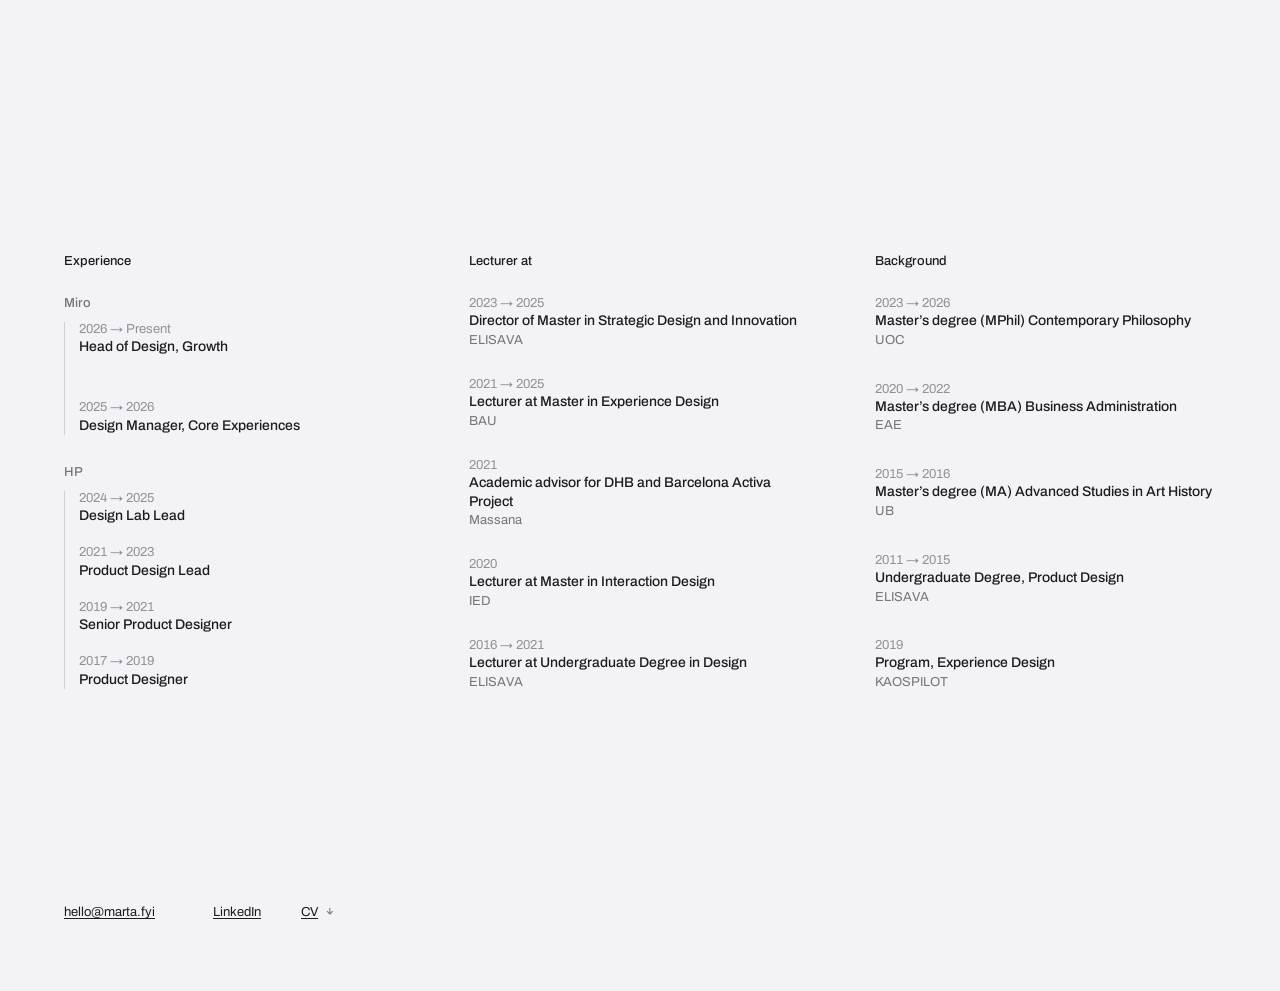
==== commit 524946fd: "Name the team on each Miro role Head of Design, Growth and Design Manager, Core Experiences. The HP " ====
--- a/index.html
+++ b/index.html
@@ -57,11 +57,11 @@
               <ul class="roles">
                 <li>
                   <p class="dates">2026 &rarr; Present</p>
-                  <h3>Head of Design</h3>
+                  <h3>Head of Design, Growth</h3>
                 </li>
                 <li>
                   <p class="dates">2025 &rarr; 2026</p>
-                  <h3>Design Manager</h3>
+                  <h3>Design Manager, Core Experiences</h3>
                 </li>
               </ul>
             </li>
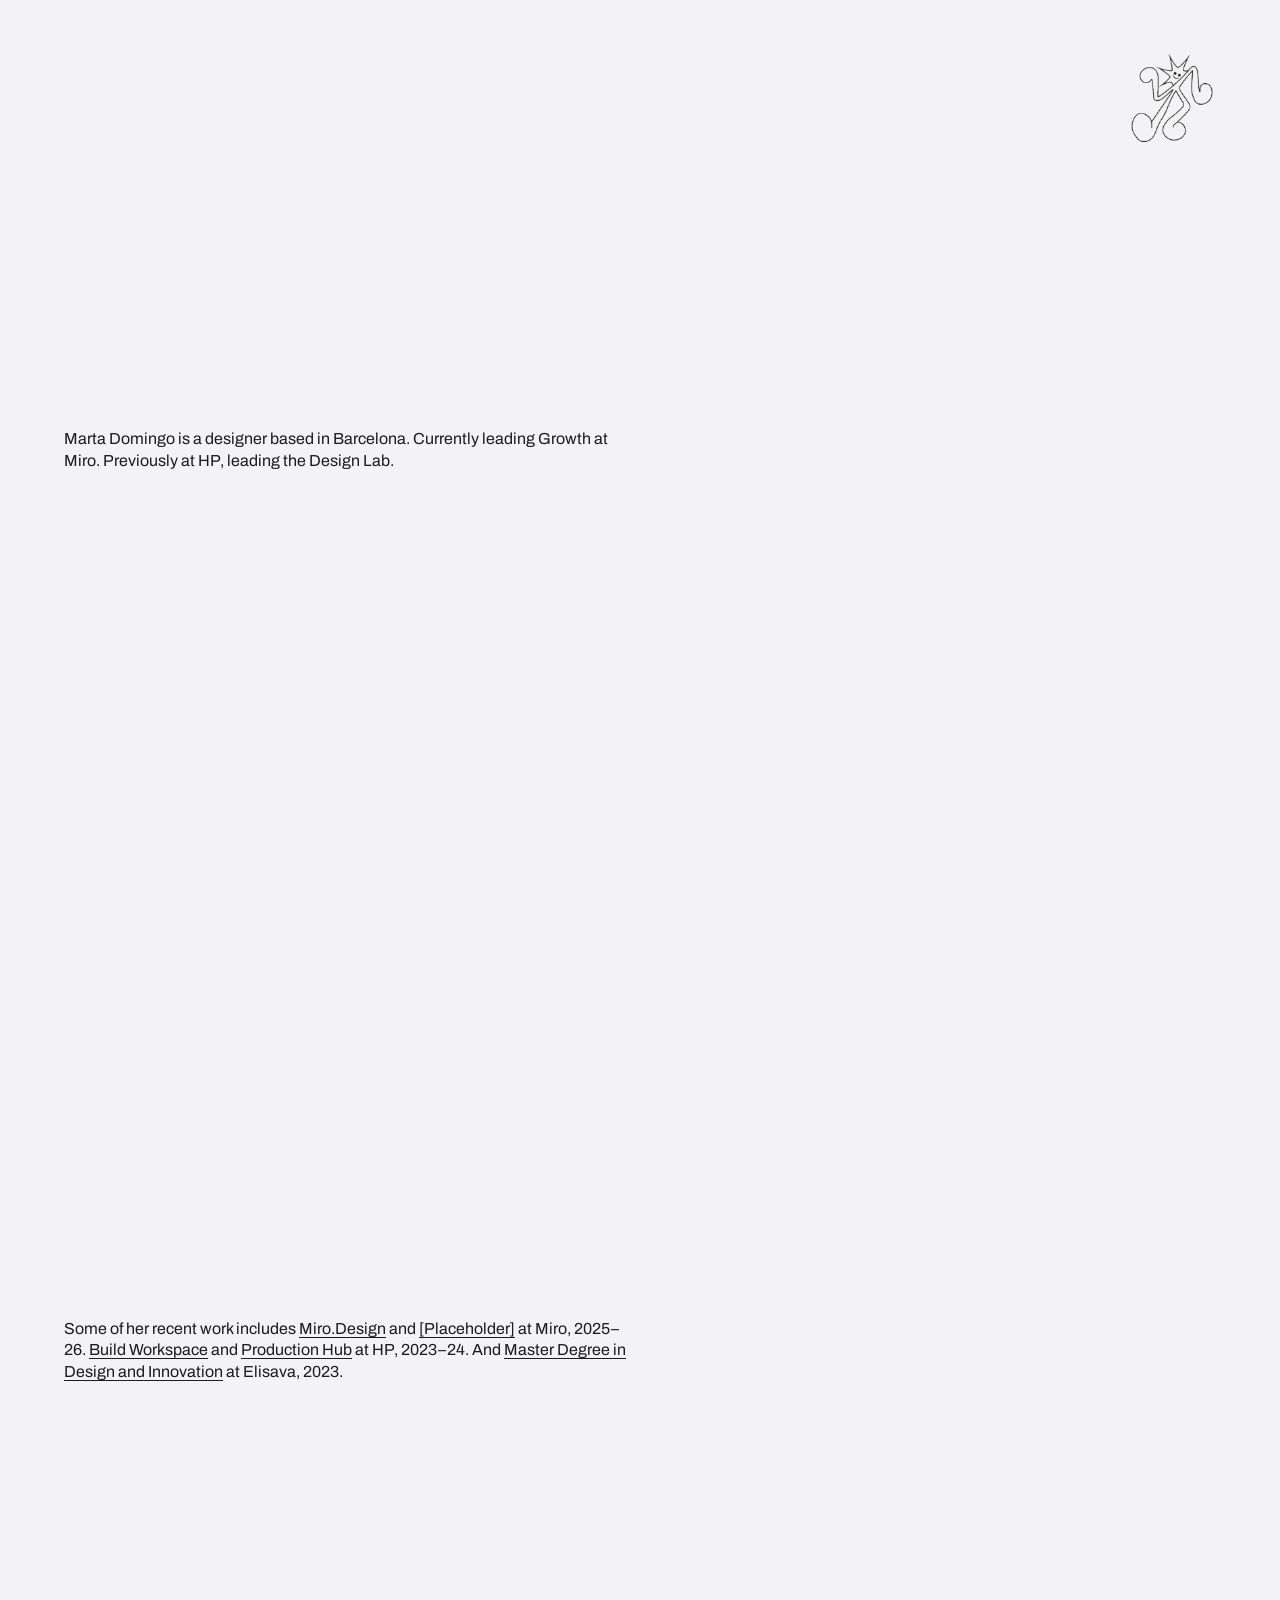
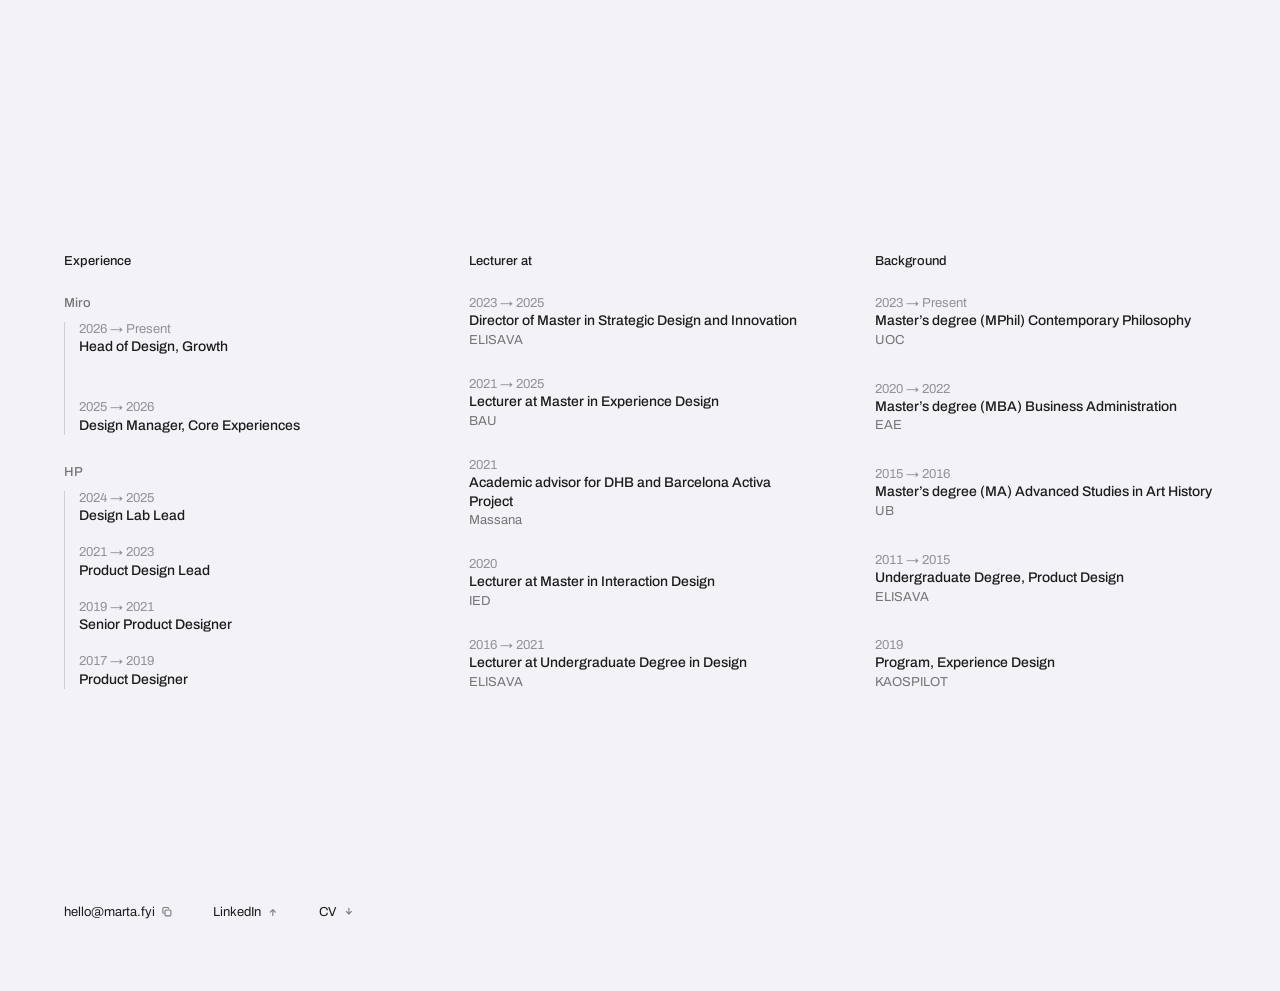
==== commit b302a319: "Rewrite the CV around the Growth role, and mark the footer actions The CV gains Head of Design, Grow" ====
--- a/index.html
+++ b/index.html
@@ -4,13 +4,13 @@
 <meta charset="utf-8">
 <meta name="viewport" content="width=device-width, initial-scale=1">
 <title>what time is it</title>
-<meta name="description" content="Marta Domingo is a designer based in Barcelona. Design Manager for Core Experiences at Miro.">
+<meta name="description" content="Marta Domingo is a designer based in Barcelona. Head of Design for Growth at Miro.">
 <link rel="canonical" href="https://marta.fyi/">
 <meta name="theme-color" content="#F2F2F7">
 <meta property="og:type" content="website">
 <meta property="og:url" content="https://marta.fyi/">
 <meta property="og:title" content="Marta Domingo">
-<meta property="og:description" content="Marta Domingo is a designer based in Barcelona. Design Manager for Core Experiences at Miro.">
+<meta property="og:description" content="Marta Domingo is a designer based in Barcelona. Head of Design for Growth at Miro.">
 <meta property="og:image" content="https://marta.fyi/assets/og-card.png">
 <meta property="og:image:width" content="1200">
 <meta property="og:image:height" content="630">
@@ -31,7 +31,7 @@
 
   <section>
     <div class="col">
-      <p class="lede">Marta Domingo is a designer based in Barcelona. Currently at Miro, working as a Design Manager for Core Experiences. Previously at HP, leading the Design Lab.</p>
+      <p class="lede">Marta Domingo is a designer based in Barcelona. Currently leading Growth at Miro. Previously at HP, leading the Design Lab.</p>
     </div>
   </section>
 
@@ -124,7 +124,7 @@
           <h2>Background</h2>
           <ul class="entries">
             <li>
-              <p class="dates">2023 &rarr; 2026</p>
+              <p class="dates">2023 &rarr; Present</p>
               <h3>Master&rsquo;s degree (MPhil) Contemporary Philosophy</h3>
               <p class="sub">UOC</p>
             </li>
@@ -166,7 +166,12 @@
         <path d="M3 8.5 6 11.5 13 4.5"/>
       </svg>
     </button>
-    <a href="https://www.linkedin.com/in/marta-domingo/" target="_blank" rel="noopener noreferrer">LinkedIn</a>
+    <a class="out" href="https://www.linkedin.com/in/marta-domingo/" target="_blank" rel="noopener noreferrer">
+      LinkedIn
+      <svg class="glyph arrow-glyph" viewBox="0 0 16 16" aria-hidden="true">
+        <path d="M8 13V5M4.5 8.5 8 5l3.5 3.5"/>
+      </svg>
+    </a>
     <a class="cv" href="/assets/marta-domingo-cv.pdf" type="application/pdf" download>
       CV
       <svg class="glyph arrow-glyph" viewBox="0 0 16 16" aria-hidden="true">
--- a/style.css
+++ b/style.css
@@ -226,17 +226,34 @@
   font: inherit;
   color: inherit;
   cursor: pointer;
+}
+
+/* Quieter than the links in the prose: down here the glyph already marks each
+   item as something you can act on, so the rule only shows on approach. */
+footer a,
+footer .copy {
+  text-decoration: none;
+}
+
+footer a:hover,
+footer a:focus-visible,
+footer .copy:hover,
+footer .copy:focus-visible {
   text-decoration: underline;
   text-decoration-thickness: 1px;
   text-underline-offset: 0.18em;
 }
 
-.cv {
+.cv,
+.out {
   display: inline-flex;
   align-items: center;
   gap: 0.4rem;
 }
 
+/* All three are persistent rather than revealed on hover: the glyph is what
+   says whether an item copies, opens away or hands you a file, and that is
+   worth knowing before you point at it. */
 .glyph {
   width: 0.9em;
   height: 0.9em;
@@ -245,20 +262,13 @@
   stroke-width: 1.5;
   stroke-linecap: round;
   stroke-linejoin: round;
-  opacity: 0;
-  transition: opacity 0.2s ease;
+  opacity: 0.55;
 }
 
 .done-glyph { display: none; }
 
-.copy:hover .copy-glyph,
-.copy:focus-visible .copy-glyph { opacity: 0.55; }
-
-/* Persistent, unlike the copy glyph: worth knowing a link hands you a file. */
-.arrow-glyph { opacity: 0.55; }
-
 .copy[data-copied] .copy-glyph { display: none; }
-.copy[data-copied] .done-glyph { display: block; opacity: 0.55; }
+.copy[data-copied] .done-glyph { display: block; }
 
 /* Case study ------------------------------------------------------------ */
 
@@ -449,7 +459,6 @@
   margin-top: clamp(3rem, 8vh, 5rem);
 }
 
-/* The copy glyph already keys off :focus-visible; the mascot is a link now. */
 :focus-visible {
   outline: 2px solid var(--ink);
   outline-offset: 3px;
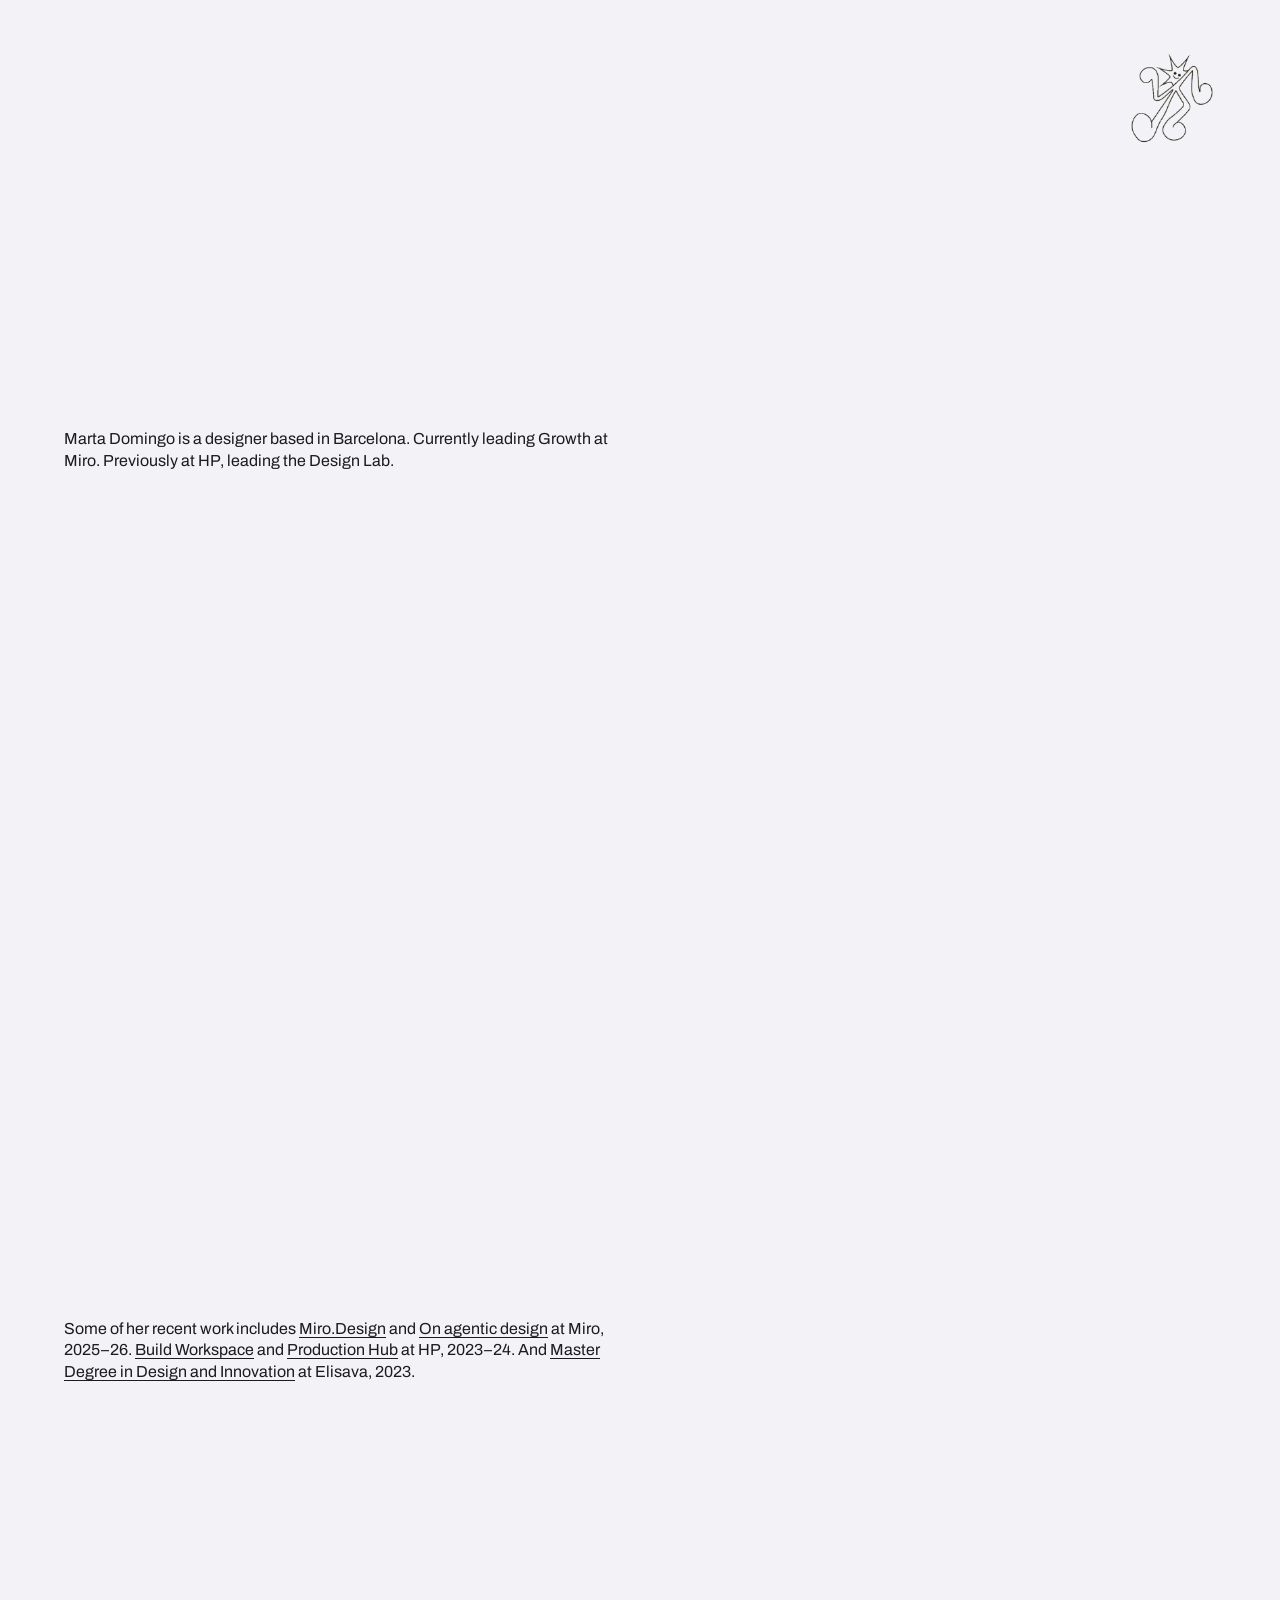
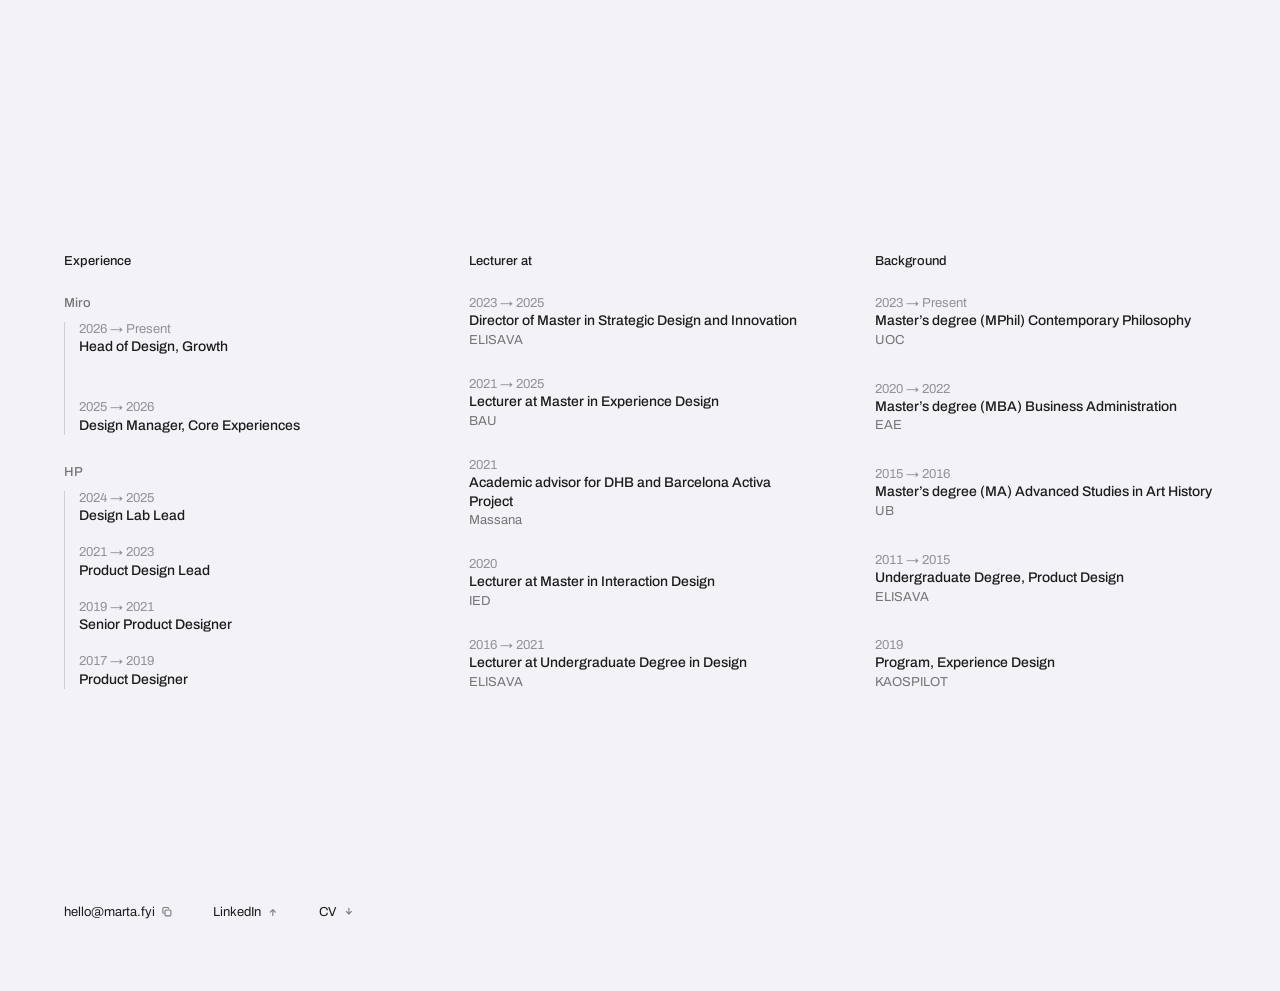
==== commit 0b478686: "Write the agentic design case study Replaces the miro-2 placeholder. The work was turning designers'" ====
--- a/index.html
+++ b/index.html
@@ -39,7 +39,7 @@
     <div class="col">
       <p class="lede">Some of her recent work includes
         <!-- work:start -->
-      <a href="/work/miro-design/">Miro.Design</a> and <a href="/work/miro-2/">[Placeholder]</a> at Miro, 2025–26. <a href="/work/build-workspace/">Build Workspace</a> and <a href="/work/production-hub/">Production Hub</a> at HP, 2023–24. And <a href="/work/elisava-master/">Master Degree in Design and Innovation</a> at Elisava, 2023.
+      <a href="/work/miro-design/">Miro.Design</a> and <a href="/work/agentic-design/">On agentic design</a> at Miro, 2025–26. <a href="/work/build-workspace/">Build Workspace</a> and <a href="/work/production-hub/">Production Hub</a> at HP, 2023–24. And <a href="/work/elisava-master/">Master Degree in Design and Innovation</a> at Elisava, 2023.
         <!-- work:end -->
       </p>
     </div>
